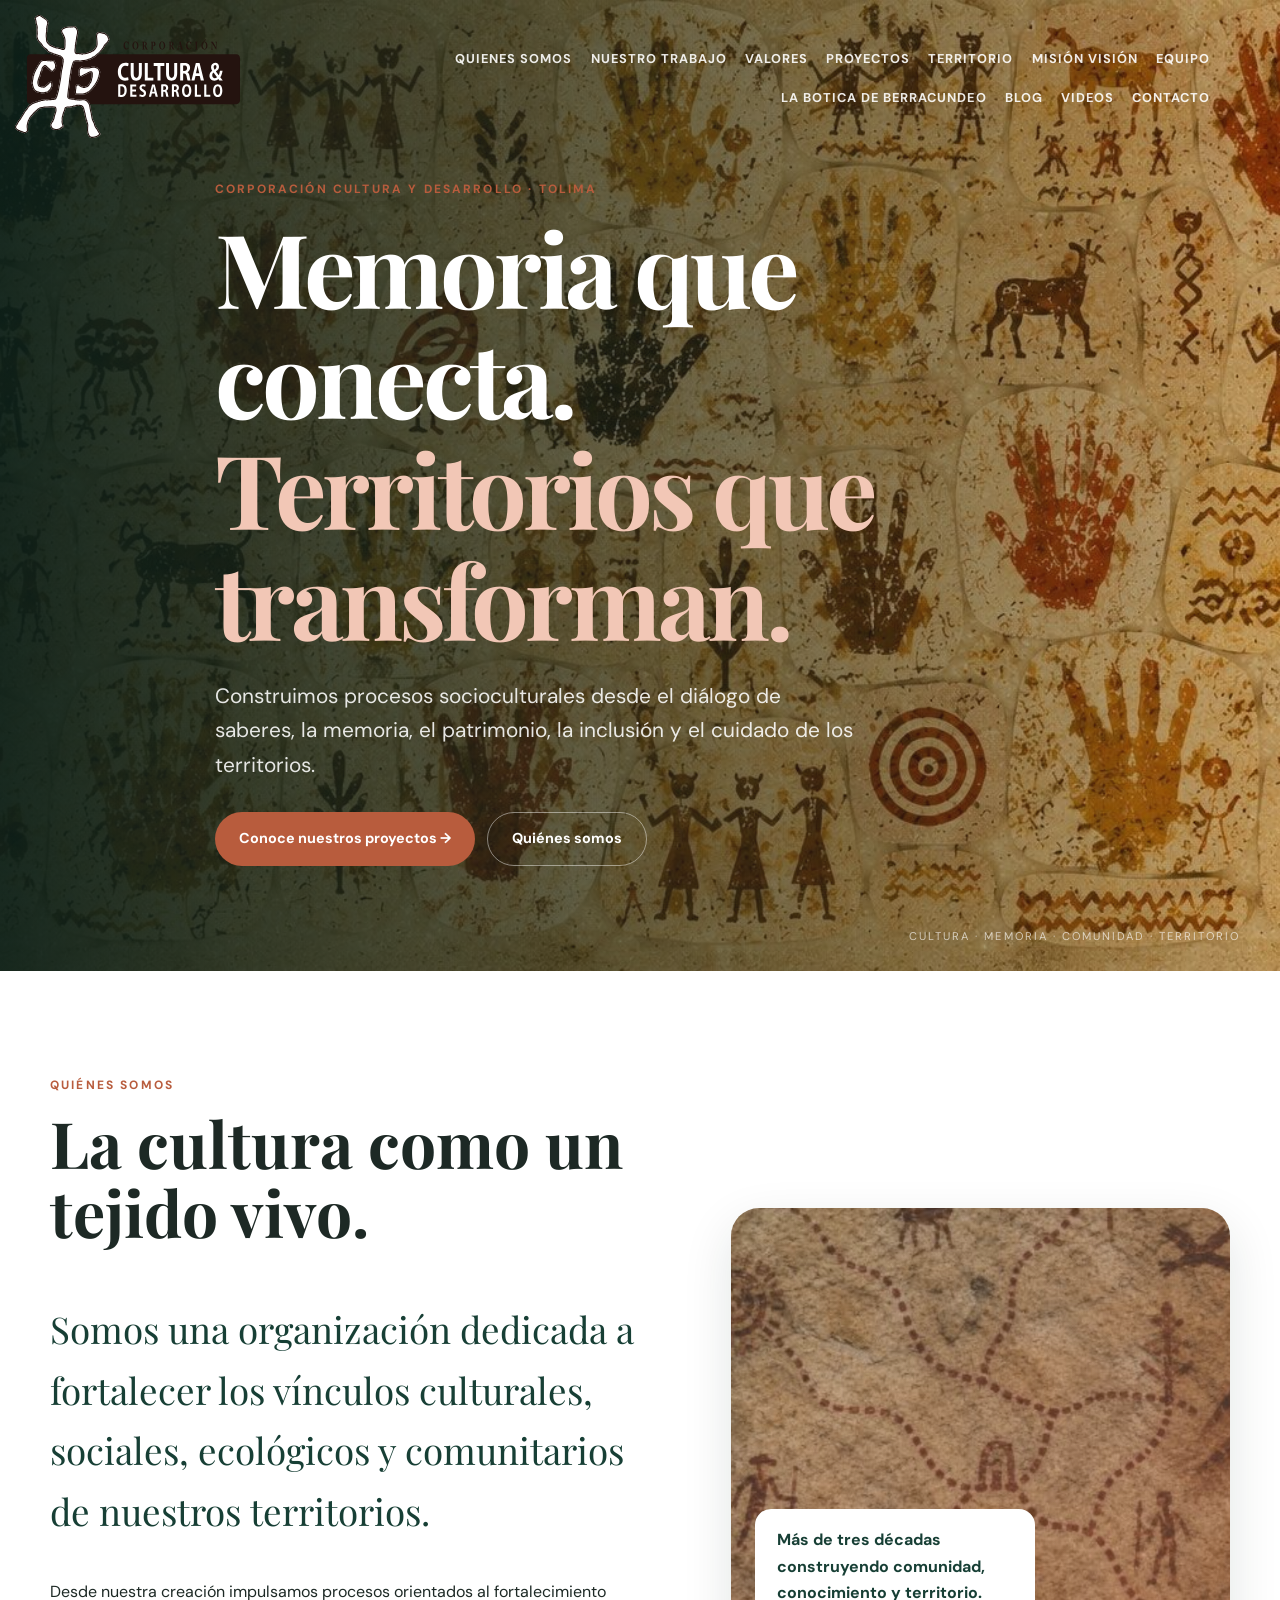
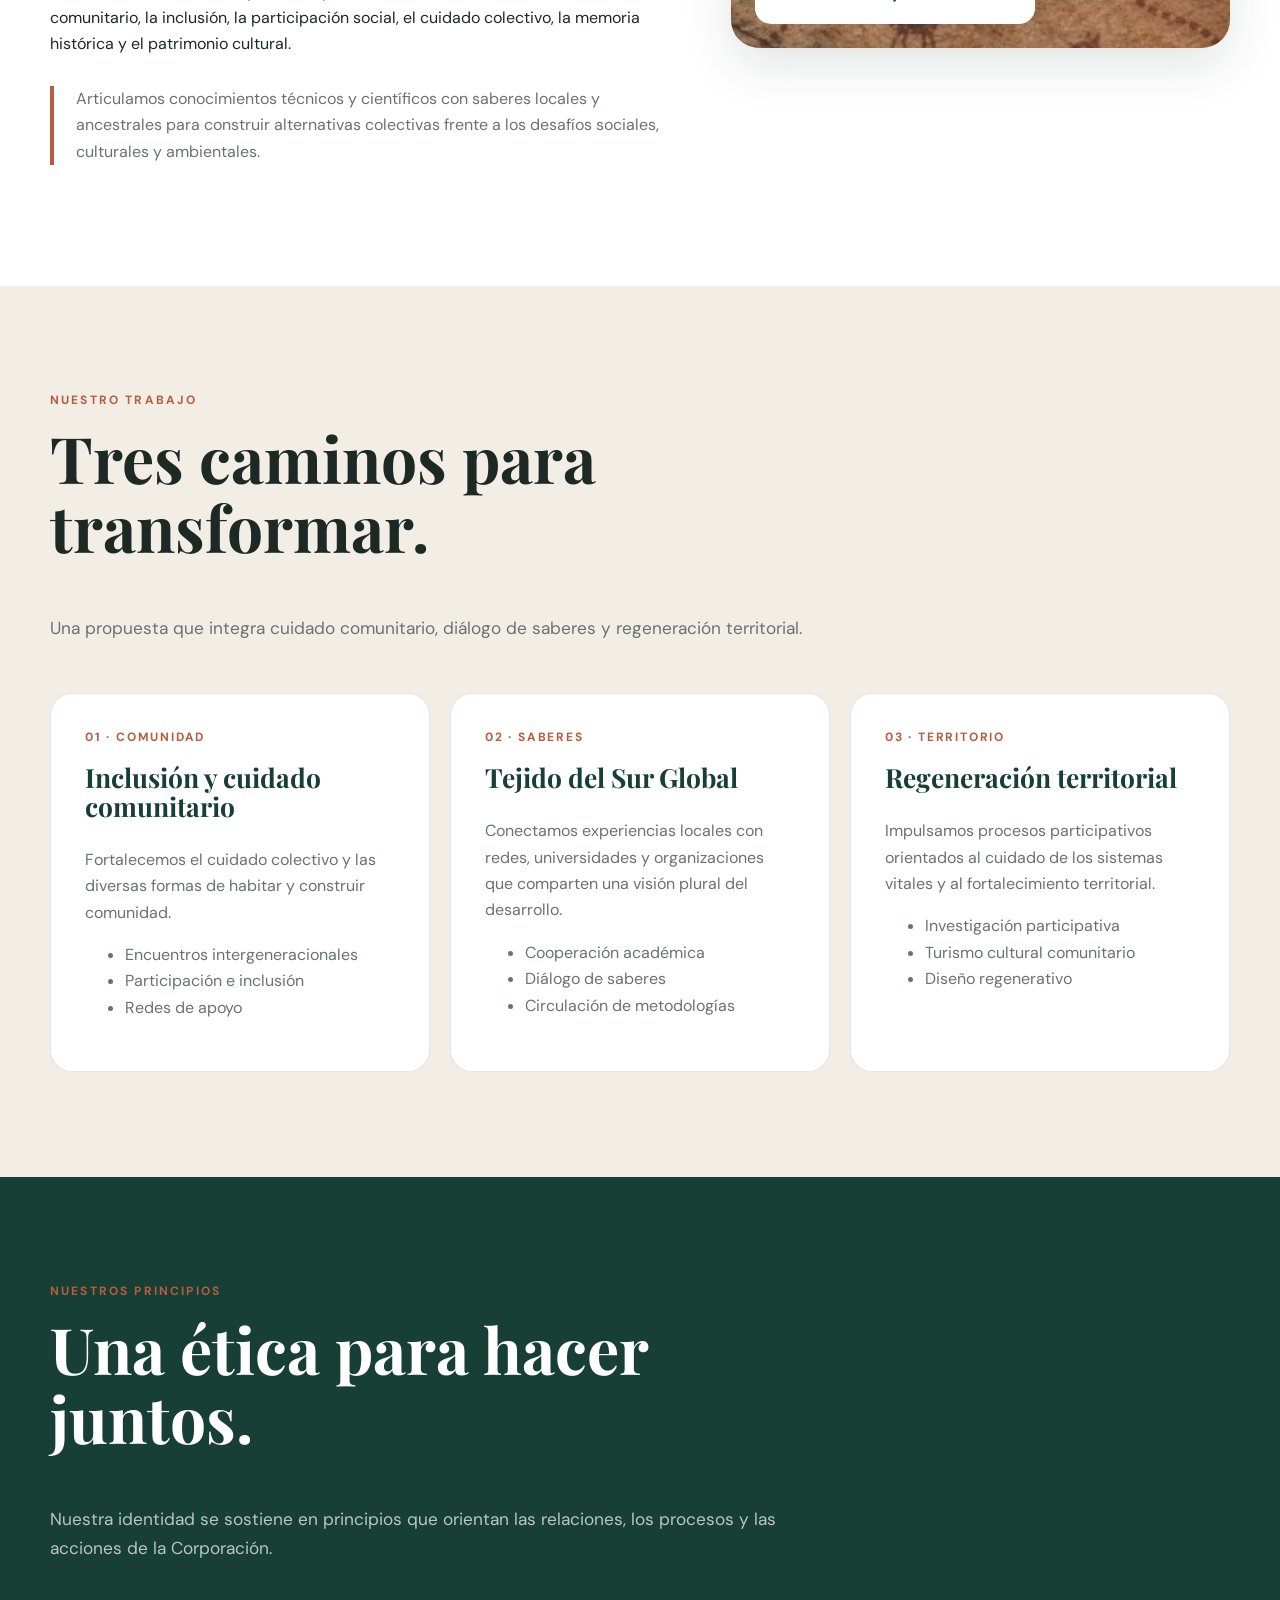
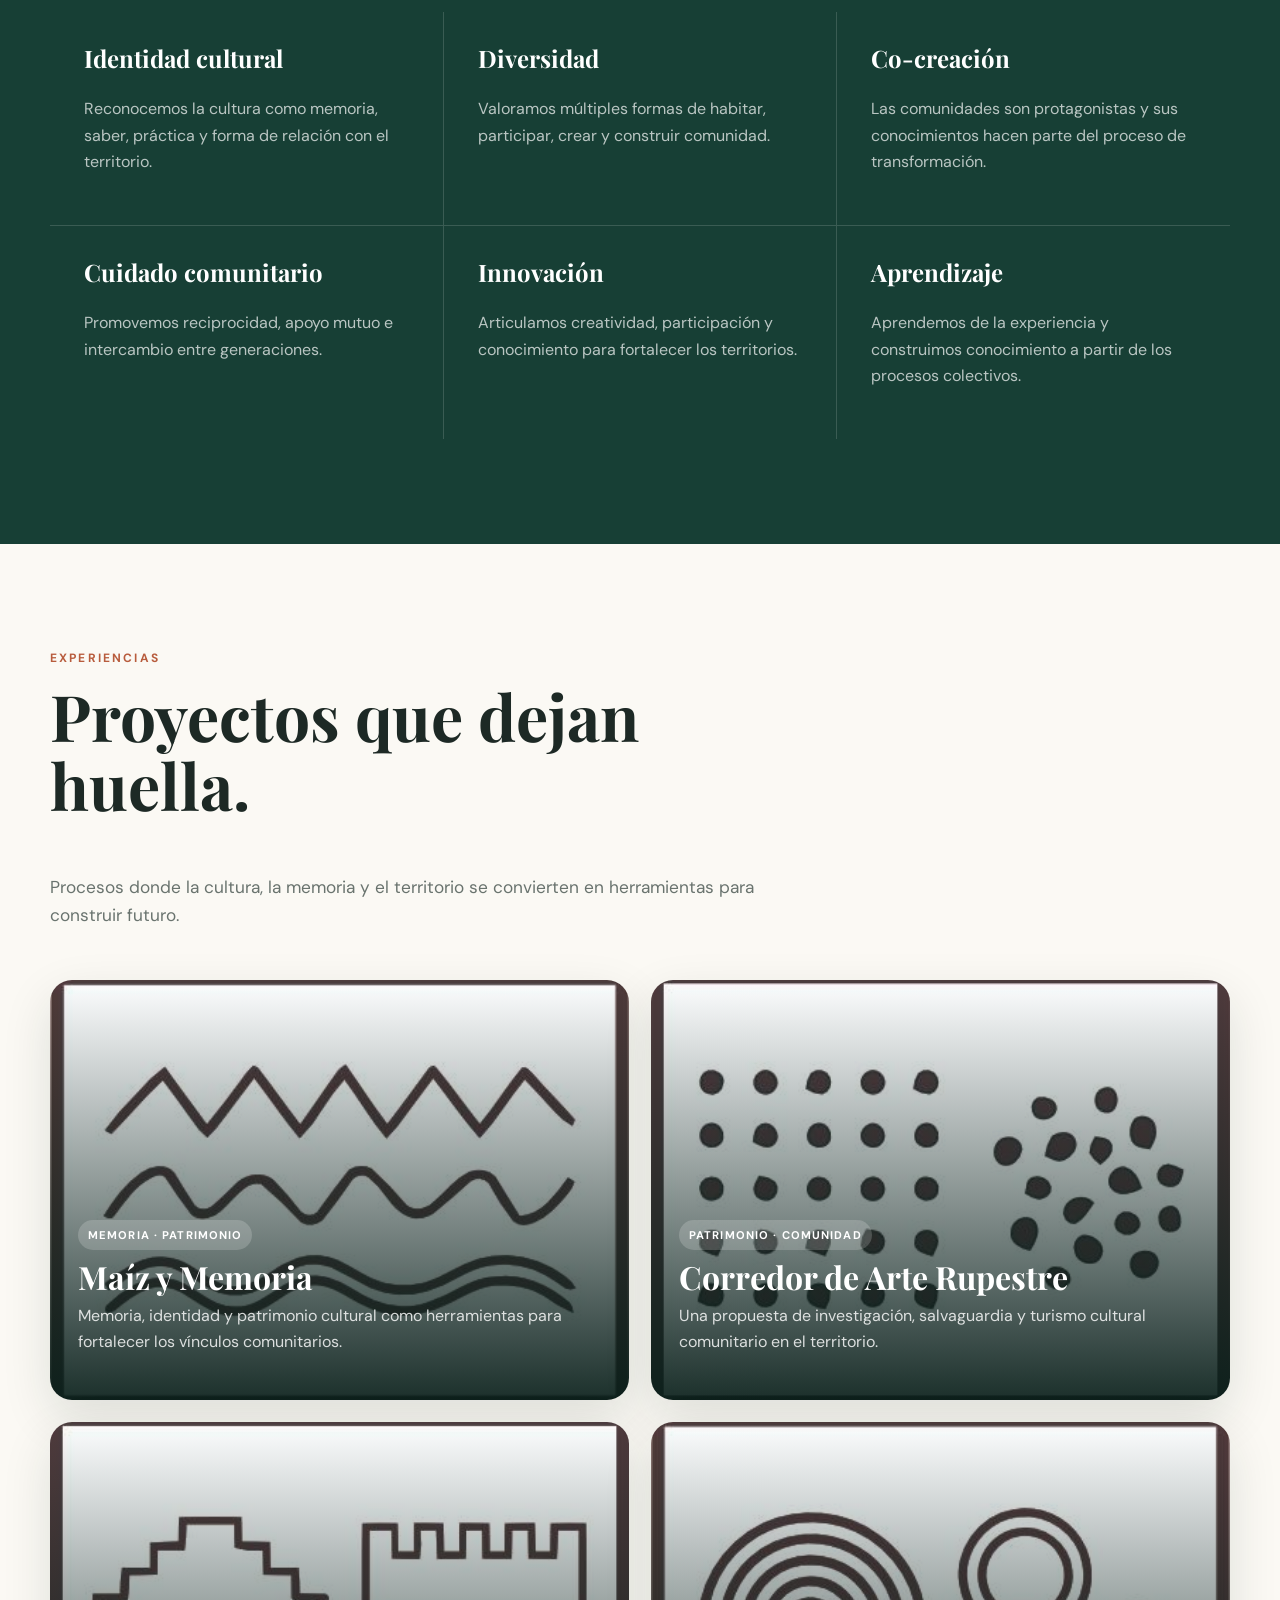
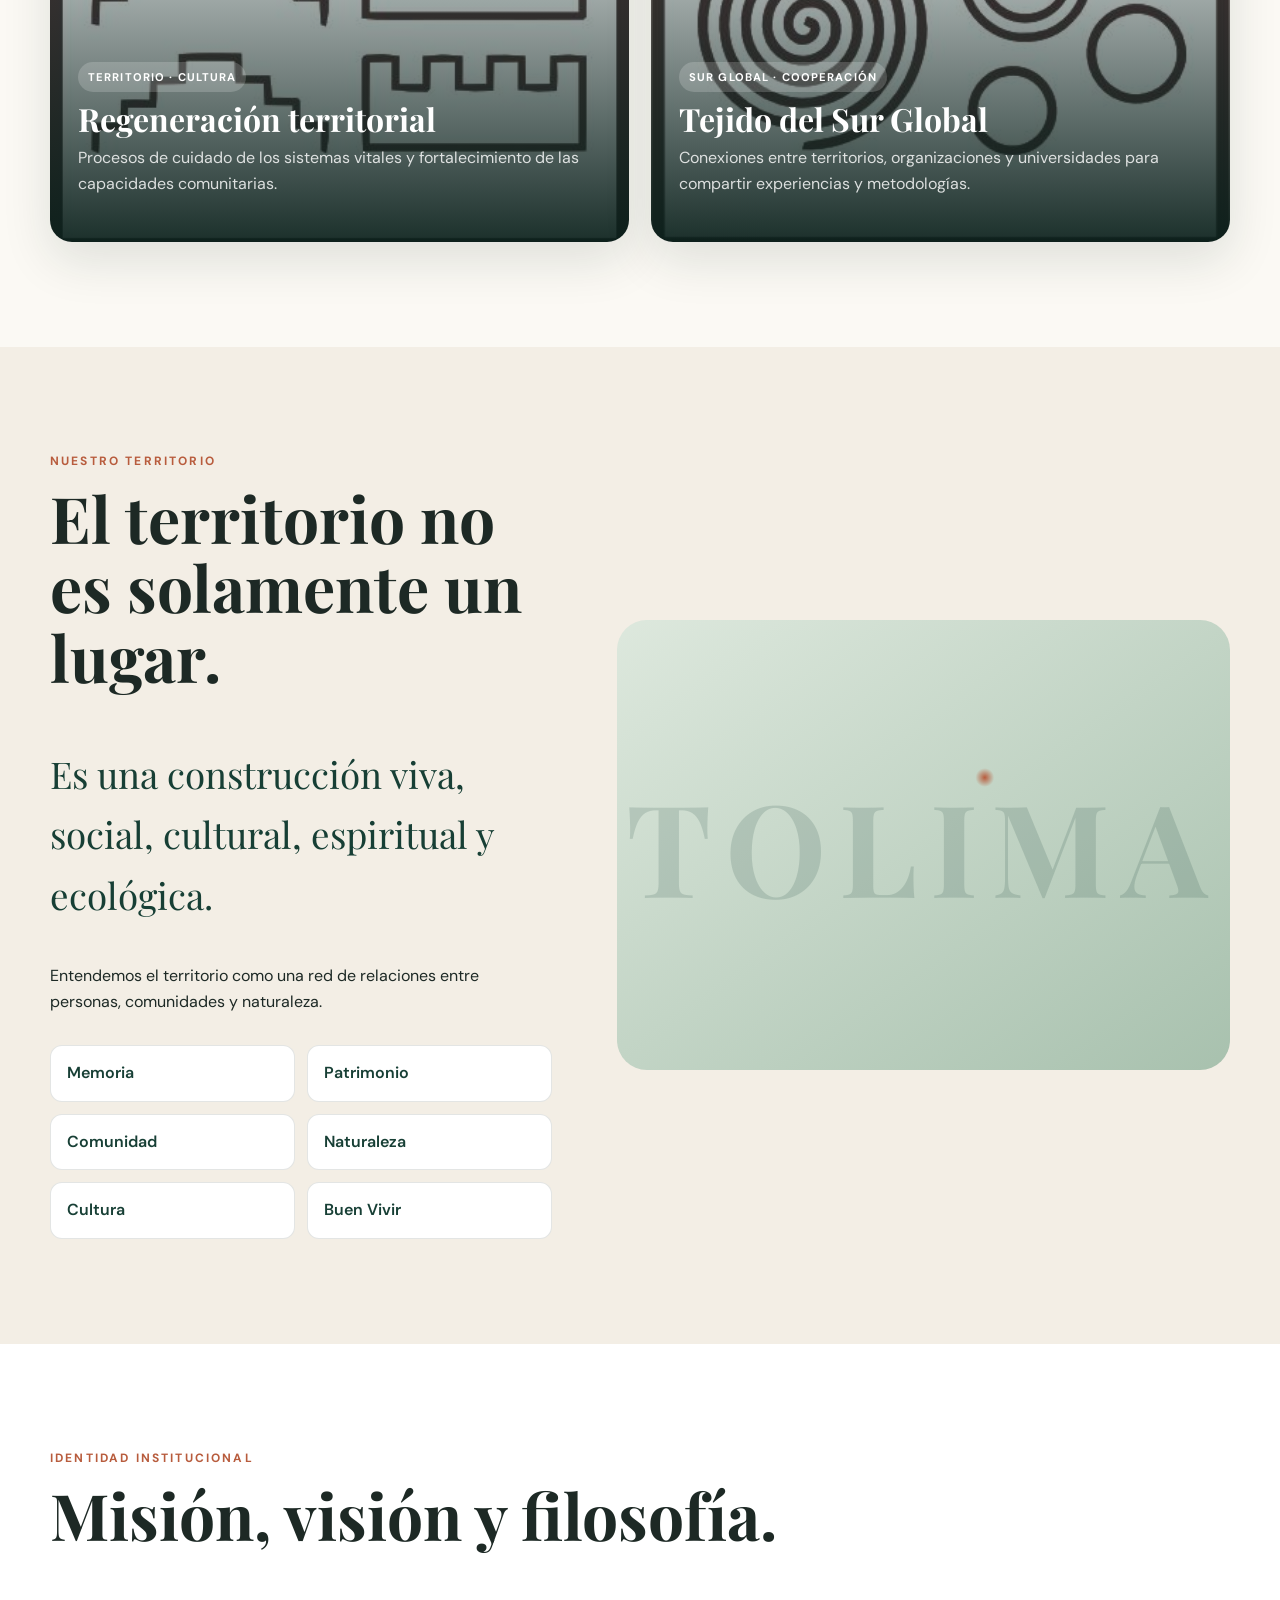
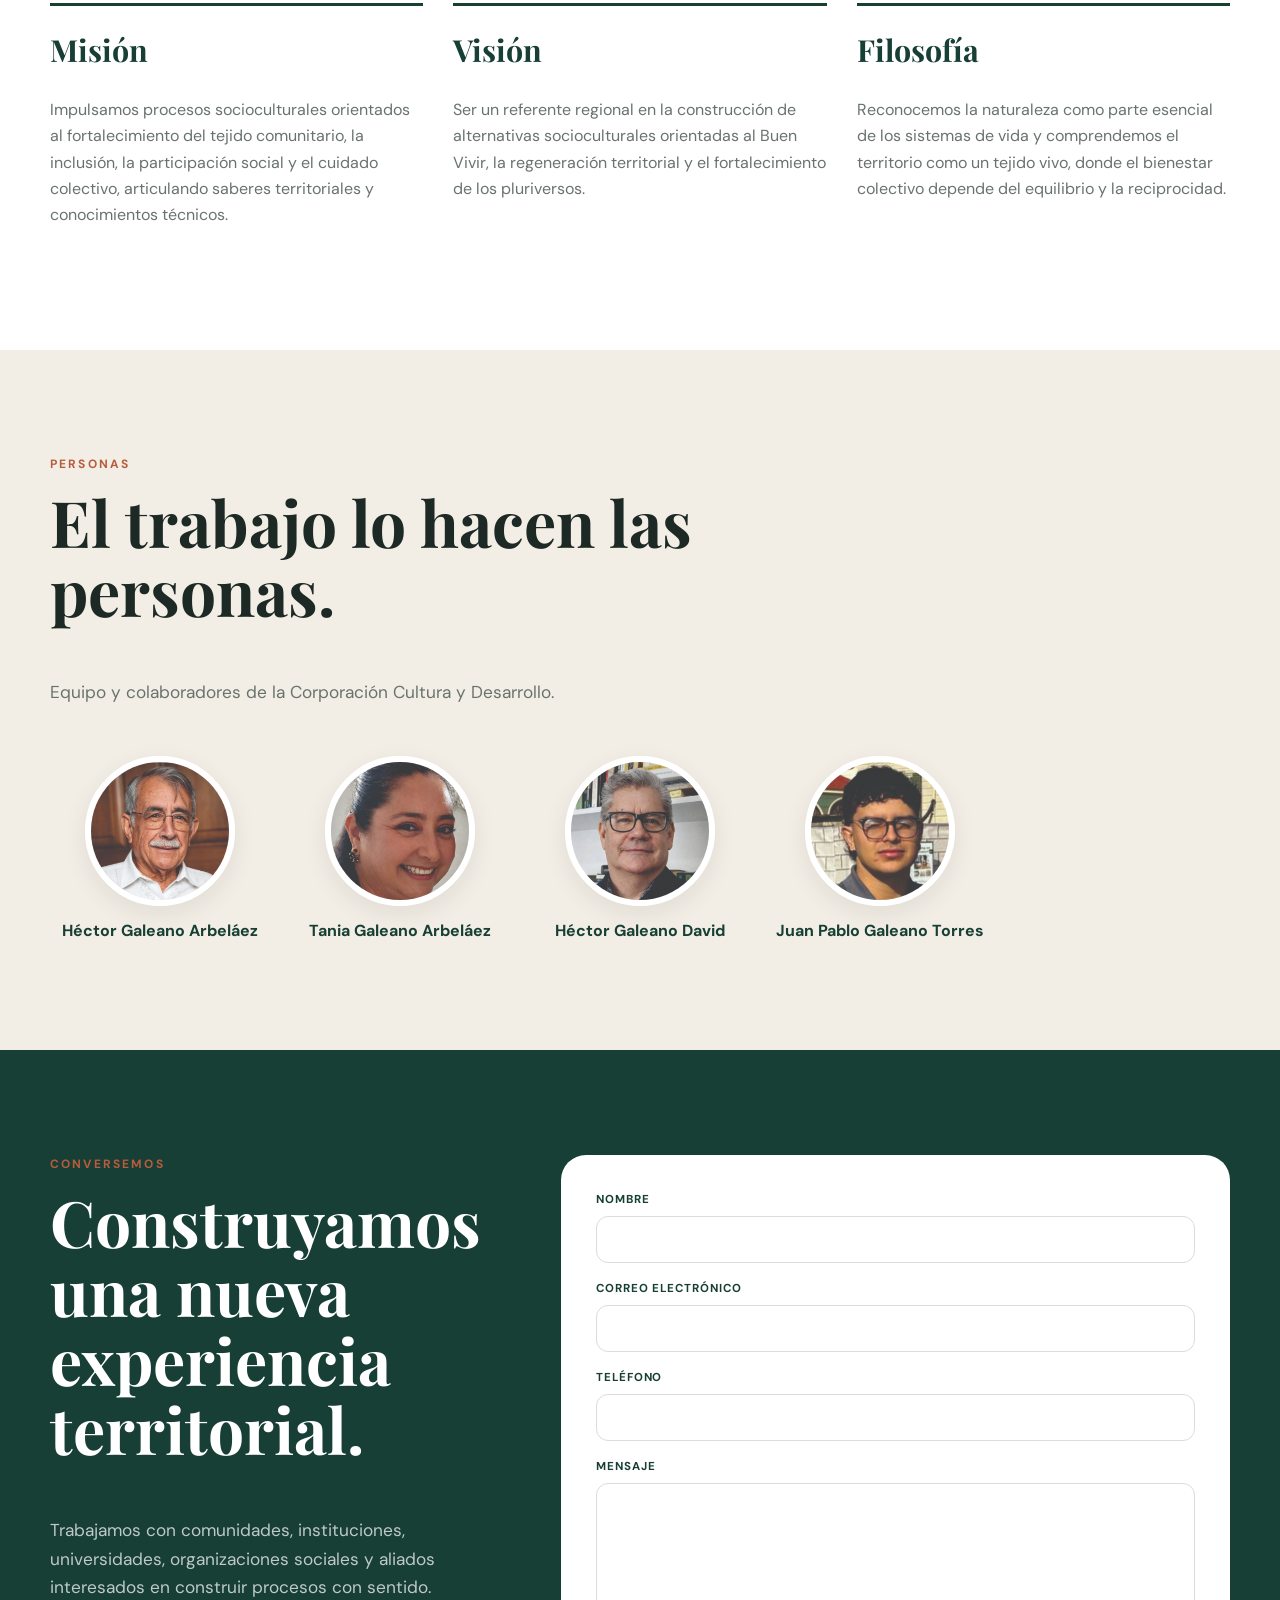
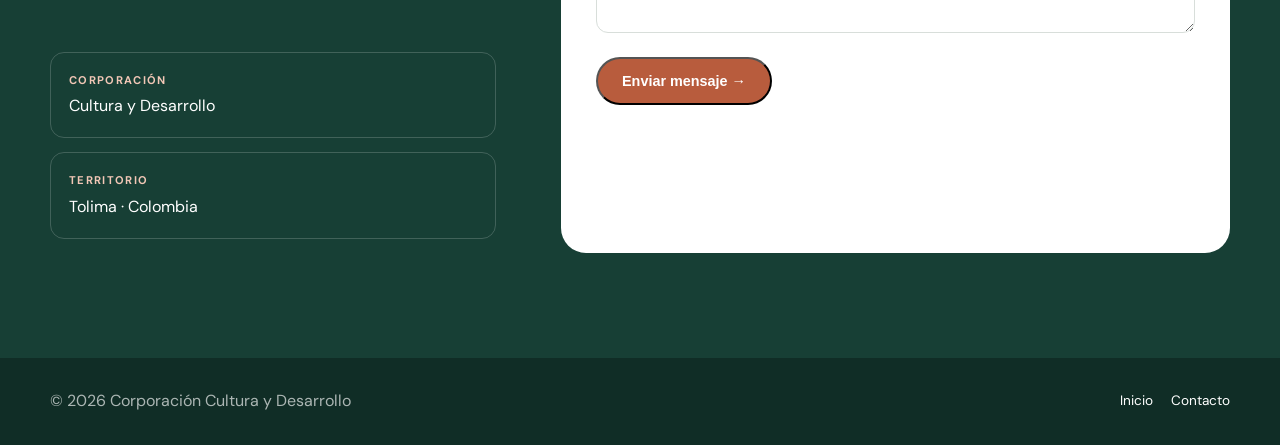
==== index.html @ 21bf3411 "Update index.html" ====
<!DOCTYPE html>
<html lang="es">
<head>
  <meta charset="UTF-8">

  <meta name="viewport"
        content="width=device-width, initial-scale=1.0">

  <meta name="description"
        content="Corporación Cultura y Desarrollo. Memoria, territorio, cultura y comunidad.">

  <meta name="description"
        content="Corporación Cultura y Desarrollo. Memoria, territorio, cultura y comunidad. Cultura y Desarrollo es una organización colombiana que impulsa iniciativas de cultura, participación y desarrollo social.">

  <meta property="og:locale" content="es_CO">
  <meta property="og:site_name" content="Cultura y Desarrollo">
  <meta property="og:title" content="Cultura y Desarrollo | Organización cultural en Colombia">
  <meta property="og:description"
        content="Organización colombiana que impulsa iniciativas de cultura, participación y desarrollo social.">
  <meta property="og:url" content="https://culturaydesarrollo.org/">
  <meta property="og:type" content="website">
  <meta property="og:image" content="https://culturaydesarrollo.org/assets/og-image.jpg">

  <meta name="theme-color" content="#173F35">

  <title>
    Corporación Cultura y Desarrollo |
    Memoria · Territorio · Cultura · Comunidad
  </title>

  <!-- TIPOGRAFÍAS -->
  <link rel="preconnect"
        href="https://fonts.googleapis.com">

  <link rel="preconnect"
        href="https://fonts.gstatic.com"
        crossorigin>

  <link href="https://fonts.googleapis.com/css2?family=DM+Sans:wght@400;500;600;700&family=Playfair+Display:wght@500;600;700&display=swap"
        rel="stylesheet">

  <style>

    /* =====================================================
       VARIABLES
    ===================================================== */

    :root {

      --verde: #173F35;
      --verde-claro: #2D6655;

      --terracota: #B85C3D;

      --arena: #F3EEE5;
      --crema: #FBF9F4;

      --texto: #1D2925;
      --gris: #69736E;

      --blanco: #FFFFFF;

      --borde:
        rgba(29, 41, 37, .12);

      --sombra:
        0 18px 50px
        rgba(20, 43, 36, .12);

      --radio: 22px;

      --max-width: 1180px;

    }


    /* =====================================================
       RESET
    ===================================================== */

    * {
      box-sizing: border-box;
    }

    html {
      scroll-behavior: smooth;
    }

    body {

      margin: 0;

      font-family:
        "DM Sans",
        Arial,
        sans-serif;

      background: var(--crema);

      color: var(--texto);

      line-height: 1.65;

    }

    img {
      max-width: 100%;
      display: block;
    }

    a {
      color: inherit;
      text-decoration: none;
    }


    /* =====================================================
       CONTENEDOR
    ===================================================== */

    .container {

      width:
        min(
          var(--max-width),
          calc(100% - 40px)
        );

      margin: auto;

    }


    /* =====================================================
       TIPOGRAFÍA
    ===================================================== */

    .eyebrow {

      font-size: .75rem;

      font-weight: 700;

      letter-spacing: .18em;

      text-transform: uppercase;

      color: var(--terracota);

      margin-bottom: 12px;

    }

    h1,
    h2,
    h3,
    h4 {

      font-family:
        "Playfair Display",
        Georgia,
        serif;

      line-height: 1.08;

      margin-top: 0;

    }

    h2 {

      font-size:
        clamp(
          2.3rem,
          5vw,
          4.2rem
        );

    }

    p {
      margin-top: 0;
    }


    /* =====================================================
       BOTONES
    ===================================================== */

    .btn {

      display: inline-flex;

      align-items: center;

      justify-content: center;

      gap: 10px;

      padding:
        14px
        24px;

      border-radius: 999px;

      font-size: .9rem;

      font-weight: 700;

      transition: .25s;

    }

    .btn-primary {

      background:
        var(--terracota);

      color:
        var(--blanco);

    }

    .btn-primary:hover {

      transform:
        translateY(-3px);

    }

    .btn-light {

      background:
        var(--blanco);

      color:
        var(--verde);

    }

    .btn-outline {

      border:
        1px solid
        rgba(255,255,255,.45);

      color:
        var(--blanco);

    }

    .btn-outline:hover {

      background:
        var(--blanco);

      color:
        var(--verde);

    }


    /* =====================================================
       NAVEGACIÓN
    ===================================================== */

    .navbar {

      position: fixed;

      top: 0;
      left: 0;
      right: 0;

      z-index: 1000;

      padding: 18px 0;

      transition: .3s;

    }

    .navbar.scrolled {

      background:
        rgba(23,63,53,.96);

      backdrop-filter:
        blur(12px);

      box-shadow:
        0 8px 30px
        rgba(0,0,0,.12);

      padding: 10px 0;

    }

    .nav-inner {

      display: flex;

      justify-content: space-between;

      align-items: center;

      gap: 25px;

      min-height: 68px;

    }

    .brand {

      display: flex;

      align-items: center;

      justify-content: flex-start;

      margin-top: 30px;

      margin-left: -52px;

      color:
        var(--blanco);

      font-weight: 700;

      font-size: .9rem;

      letter-spacing: .08em;

      text-transform: uppercase;

      line-height: 0;

      position: relative;

      z-index: 2;

    }

    .logo-container {

      position: fixed;

      top: 15px;

      left: 15px;

      width: 195px;

      max-width: calc(100% - 30px);

      height: auto;

      z-index: 10;

    }

    .logo-container img {

      width: 100%;

      height: auto;

      display: block;

    }

    @media (min-width: 1024px) {

      .logo-container {

        width: 225px;

      }

      .menu {

        margin-left: 255px;

      }

    }

    .brand span {

      color:
        #F2C7B6;

    }

    .menu {

      display: flex;

      gap: 18px;

      align-items: flex-start;

      margin-left: 225px;

      flex-wrap: wrap;

      justify-content: flex-end;

      padding-top: 0;

      padding-right: 20px;

      margin-top: 30px;

      z-index: 11;

      position: relative;

    }

    .menu a {

      color:
        var(--blanco);

      font-size: .8rem;

      font-weight: 700;

      letter-spacing: .08em;

      text-transform: uppercase;

      opacity: .9;

    }

    .menu a:hover {

      color:
        #F2C7B6;

    }

    .menu-toggle {

      display: none;

      background: none;

      border: 0;

      color: white;

      font-size: 1.8rem;

    }


    /* =====================================================
       HERO
    ===================================================== */

    .hero {

      min-height: 95vh;

      display: flex;

      align-items: flex-end;

      color:
        var(--blanco);

      position: relative;

      overflow: hidden;

      background:

        linear-gradient(
          90deg,
          rgba(8,30,25,.93),
          rgba(8,30,25,.58),
          rgba(8,30,25,.18)
        ),

        url("assets/img/team/header-bg.jpg")
        center/cover
        no-repeat,

        var(--verde);

    }

    .hero-content {

      padding:
        180px
        0
        105px;

      max-width: 850px;

    }

    .hero h1 {

      font-size:
        clamp(
          3.5rem,
          8vw,
          7rem
        );

      letter-spacing:
        -.04em;

      margin-bottom: 25px;

    }

    .hero h1 span {

      display: block;

      color:
        #F2C7B6;

    }

    .hero p {

      max-width: 650px;

      font-size:
        clamp(
          1.05rem,
          2vw,
          1.3rem
        );

      color:
        rgba(255,255,255,.88);

    }

    .hero-buttons {

      display: flex;

      gap: 12px;

      flex-wrap: wrap;

      margin-top: 30px;

    }

    .hero-note {

      position: absolute;

      bottom: 25px;

      right: 40px;

      font-size: .7rem;

      letter-spacing: .18em;

      text-transform: uppercase;

      opacity: .65;

    }


    /* =====================================================
       SECCIONES
    ===================================================== */

    section {

      padding:
        105px
        0;

    }

    .section-head {

      max-width: 780px;

      margin-bottom: 50px;

    }

    .section-head p {

      font-size: 1.08rem;

      color:
        var(--gris);

    }


    /* =====================================================
       NOSOTROS
    ===================================================== */

    .about {

      background:
        var(--blanco);

    }

    .about-grid {

      display: grid;

      grid-template-columns:
        1.1fr
        .9fr;

      gap: 70px;

      align-items: center;

    }

    .lead {

      font-family:
        "Playfair Display",
        Georgia,
        serif;

      font-size:
        clamp(
          1.5rem,
          3vw,
          2.3rem
        );

      color:
        var(--verde);

    }

    .quote {

      border-left:
        4px solid
        var(--terracota);

      padding-left: 22px;

      margin-top: 28px;

      color:
        var(--gris);

    }

    .about-image {

      min-height: 440px;

      border-radius: 28px;

      background:

        linear-gradient(
          145deg,
          rgba(23,63,53,.15),
          rgba(184,92,61,.25)
        ),

        url("assets/img/about/1.jpg")
        center/cover
        no-repeat,

        var(--verde-claro);

      position: relative;

      box-shadow:
        var(--sombra);

    }

    .about-badge {

      position: absolute;

      bottom: 24px;

      left: 24px;

      background:
        var(--blanco);

      color:
        var(--verde);

      padding:
        18px
        22px;

      border-radius: 16px;

      max-width: 280px;

      font-weight: 700;

    }


    /* =====================================================
       EJES
    ===================================================== */

    .pillars {

      background:
        var(--arena);

    }

    .cards {

      display: grid;

      grid-template-columns:
        repeat(3,1fr);

      gap: 20px;

    }

    .card {

      background:
        var(--blanco);

      padding: 34px;

      border-radius:
        var(--radio);

      border:
        1px solid
        var(--borde);

      transition: .25s;

    }

    .card:hover {

      transform:
        translateY(-6px);

      box-shadow:
        var(--sombra);

    }

    .number {

      font-size: .75rem;

      font-weight: 700;

      color:
        var(--terracota);

      letter-spacing: .15em;

      margin-bottom: 16px;

    }

    .card h3 {

      color:
        var(--verde);

      font-size: 1.65rem;

    }

    .card p,
    .card li {

      color:
        var(--gris);

    }


    /* =====================================================
       VALORES
    ===================================================== */

    .values {

      background:
        var(--verde);

      color:
        var(--blanco);

    }

    .values .section-head p {

      color:
        rgba(255,255,255,.7);

    }

    .values-grid {

      display: grid;

      grid-template-columns:
        repeat(3,1fr);

      gap: 1px;

      background:
        rgba(255,255,255,.15);

    }

    .value {

      background:
        var(--verde);

      padding: 34px;

      min-height: 210px;

    }

    .value h3 {

      font-size: 1.5rem;

    }

    .value p {

      color:
        rgba(255,255,255,.7);

    }


    /* =====================================================
       PROYECTOS
    ===================================================== */

    .projects-grid {

      display: grid;

      grid-template-columns:
        repeat(2,1fr);

      gap: 22px;

    }

    .project {

      min-height: 420px;

      position: relative;

      overflow: hidden;

      border-radius:
        var(--radio);

      background-size: cover;

      background-position: center;

      color:
        var(--blanco);

      box-shadow:
        var(--sombra);

    }

    .project-1 {

      background-image:

        linear-gradient(
          0deg,
          rgba(8,30,25,.92),
          transparent
        ),

        url("assets/img/portfolio/1-thumbnail.jpg");

    }

    .project-2 {

      background-image:

        linear-gradient(
          0deg,
          rgba(8,30,25,.92),
          transparent
        ),

        url("assets/img/portfolio/2-thumbnail.jpg");

    }

    .project-3 {

      background-image:

        linear-gradient(
          0deg,
          rgba(8,30,25,.92),
          transparent
        ),

        url("assets/img/portfolio/5-thumbnail.jpg");

    }

    .project-4 {

      background-image:

        linear-gradient(
          0deg,
          rgba(8,30,25,.92),
          transparent
        ),

        url("assets/img/portfolio/6-thumbnail.jpg");

    }

    .project-content {

      position: absolute;

      bottom: 28px;

      left: 28px;

      right: 28px;

    }

    .tag {

      display: inline-block;

      padding:
        6px
        10px;

      border-radius: 999px;

      background:
        rgba(255,255,255,.18);

      font-size: .7rem;

      font-weight: 700;

      letter-spacing: .1em;

      text-transform: uppercase;

      margin-bottom: 10px;

    }

    .project h3 {

      font-size: 2rem;

      margin-bottom: 8px;

    }

    .project p {

      color:
        rgba(255,255,255,.82);

    }


    /* =====================================================
       TERRITORIO
    ===================================================== */

    .territory {

      background:
        var(--arena);

    }

    .territory-grid {

      display: grid;

      grid-template-columns:
        .9fr
        1.1fr;

      gap: 65px;

      align-items: center;

    }

    .territory-list {

      display: grid;

      grid-template-columns:
        1fr 1fr;

      gap: 12px;

      margin-top: 30px;

    }

    .territory-item {

      background:
        var(--blanco);

      padding:
        14px
        16px;

      border-radius: 12px;

      font-weight: 600;

      color:
        var(--verde);

      border:
        1px solid
        var(--borde);

    }

    .territory-visual {

      min-height: 450px;

      border-radius: 30px;

      display: grid;

      place-items: center;

      background:

        radial-gradient(
          circle at 60% 35%,
          var(--terracota),
          transparent 2%
        ),

        linear-gradient(
          145deg,
          #DDE8DD,
          #A8C1AE
        );

      overflow: hidden;

    }

    .territory-visual span {

      font-family:
        "Playfair Display",
        Georgia,
        serif;

      font-size:
        clamp(
          4rem,
          10vw,
          8rem
        );

      color:
        rgba(23,63,53,.15);

      font-weight: 700;

      letter-spacing: .1em;

    }


    /* =====================================================
       MISION
    ===================================================== */

    .manifesto {

      background:
        var(--blanco);

    }

    .manifesto-grid {

      display: grid;

      grid-template-columns:
        repeat(3,1fr);

      gap: 30px;

    }

    .manifesto-item {

      border-top:
        3px solid
        var(--verde);

      padding-top: 28px;

    }

    .manifesto-item h3 {

      color:
        var(--verde);

      font-size: 1.9rem;

    }

    .manifesto-item p {

      color:
        var(--gris);

    }


    /* =====================================================
       EQUIPO
    ===================================================== */

    .team {

      background:
        var(--arena);

    }

    .team-grid {

      display: grid;

      grid-template-columns:
        repeat(5,1fr);

      gap: 20px;

    }

    .person {

      text-align: center;

    }

    .person img {

      width: 150px;

      height: 150px;

      object-fit: cover;

      border-radius: 50%;

      margin:
        auto
        auto
        16px;

      border:
        6px solid
        var(--blanco);

      box-shadow:
        0 8px 24px
        rgba(0,0,0,.08);

    }

    .person h3 {

      font-family:
        "DM Sans",
        sans-serif;

      font-size: 1rem;

      color:
        var(--verde);

      margin-bottom: 5px;

    }

    .person p {

      color:
        var(--gris);

      font-size: .85rem;

    }


    /* =====================================================
       CONTACTO
    ===================================================== */

    .contact {

      background:
        var(--verde);

      color:
        var(--blanco);

    }

    .contact-grid {

      display: grid;

      grid-template-columns:
        .8fr
        1.2fr;

      gap: 65px;

    }

    .contact .section-head p {

      color:
        rgba(255,255,255,.72);

    }

    .contact-info {

      margin-top: 35px;

    }

    .contact-box {

      padding: 18px;

      margin-bottom: 14px;

      border:
        1px solid
        rgba(255,255,255,.18);

      border-radius: 14px;

    }

    .contact-box small {

      display: block;

      color:
        #F2C7B6;

      font-size: .7rem;

      font-weight: 700;

      letter-spacing: .12em;

      text-transform: uppercase;

      margin-bottom: 4px;

    }

    form {

      background:
        var(--blanco);

      padding: 35px;

      border-radius: 25px;

    }

    .field {

      margin-bottom: 16px;

    }

    label {

      display: block;

      font-size: .72rem;

      font-weight: 700;

      letter-spacing: .08em;

      text-transform: uppercase;

      color:
        var(--verde);

      margin-bottom: 7px;

    }

    input,
    textarea {

      width: 100%;

      padding: 14px;

      font-family: inherit;

      border:
        1px solid #D8DEDA;

      border-radius: 12px;

      outline: none;

    }

    textarea {

      min-height: 150px;

      resize: vertical;

    }

    input:focus,
    textarea:focus {

      border-color:
        var(--terracota);

    }


    /* =====================================================
       FOOTER
    ===================================================== */

    footer {

      background:
        #102D26;

      color:
        rgba(255,255,255,.65);

      padding: 30px 0;

    }

    .footer-inner {

      display: flex;

      justify-content: space-between;

      align-items: center;

      gap: 20px;

    }

    .footer-links {

      display: flex;

      gap: 18px;

    }

    .footer-links a {

      color:
        var(--blanco);

      font-size: .85rem;

    }


    /* =====================================================
       RESPONSIVE
    ===================================================== */

    @media (max-width: 950px) {

      .menu {

        display: none;

        position: absolute;

        top: 70px;

        left: 20px;

        right: 20px;

        background:
          var(--verde);

        padding: 22px;

        border-radius: 16px;

        flex-direction: column;

        align-items: flex-start;

      }

      .menu.open {
        display: flex;
      }

      .menu-toggle {
        display: block;
      }

      .about-grid,
      .territory-grid,
      .contact-grid {

        grid-template-columns: 1fr;

      }

      .cards,
      .values-grid,
      .manifesto-grid {

        grid-template-columns:
          1fr 1fr;

      }

      .team-grid {

        grid-template-columns:
          repeat(3,1fr);

      }

    }


    @media (max-width: 600px) {

      .container {

        width:
          calc(100% - 28px);

      }

      section {

        padding:
          75px
          0;

      }

      .hero-content {

        padding:
          150px
          0
          80px;

      }

      .hero-note {

        display: none;

      }

      .cards,
      .values-grid,
      .projects-grid,
      .manifesto-grid {

        grid-template-columns: 1fr;

      }

      .team-grid {

        grid-template-columns:
          1fr 1fr;

      }

      .territory-list {

        grid-template-columns: 1fr;

      }

      .footer-inner {

        flex-direction: column;

        align-items: flex-start;

      }

    }

  </style>

<meta name="google-site-verification" content="-JKbeC2WB-yLjdcUuftRDCjE4mUqM26ANzcBpwgzfRU" />

</head>


<body>


  <!-- =====================================================
       NAVEGACIÓN
  ====================================================== -->

  <nav class="navbar" id="navbar">

    <div class="logo-container">
      <img src="assets/img/logo.svg"
           alt="Corporación Cultura y Desarrollo">
    </div>

    <div class="container nav-inner">

      <a href="#inicio"
         class="brand"
         aria-label="Corporación Cultura y Desarrollo">
      </a>

      <button class="menu-toggle"
              id="menuToggle"
              aria-label="Abrir menú">

        ☰

      </button>


    <div class="menu" id="menu">

      <a href="#nosotros">Quienes Somos</a>

      <a href="#trabajo">Nuestro trabajo</a>

     <a href="#valores">Valores</a>

      <a href="#proyectos">Proyectos</a>

      <a href="#territorio">Territorio</a>

      <a href="#mision">Misión Visión</a>

      <a href="#equipo">Equipo</a>

      <a href="https://laboticaberracundeo.com/">La Botica de Berracundeo</a>

      <a href="/blog/">Blog</a>

      <a href="videos.html">Videos</a>

      <a href="#contacto">Contacto</a>


    </div>

    </div>

  </nav>



  <!-- =====================================================
       HERO
  ====================================================== -->

  <header class="hero"
          id="inicio">

    <div class="container hero-content">

      <div class="eyebrow">

        Corporación Cultura y Desarrollo · Tolima

      </div>


      <h1>

        Memoria que conecta.

        <span>
          Territorios que transforman.
        </span>

      </h1>


      <p>

        Construimos procesos socioculturales desde
        el diálogo de saberes, la memoria,
        el patrimonio, la inclusión y el cuidado
        de los territorios.

      </p>


      <div class="hero-buttons">

        <a href="#proyectos"
           class="btn btn-primary">

          Conoce nuestros proyectos →

        </a>


        <a href="#nosotros"
           class="btn btn-outline">

          Quiénes somos

        </a>

      </div>

    </div>


    <div class="hero-note">

      Cultura · Memoria · Comunidad · Territorio

    </div>

  </header>



  <main>


    <!-- =====================================================
         NOSOTROS
    ====================================================== -->

    <section class="about"
             id="nosotros">

      <div class="container about-grid">


        <div>

          <div class="eyebrow">

            Quiénes somos

          </div>


          <h2>

            La cultura como
            un tejido vivo.

          </h2>


          <p class="lead">

            Somos una organización dedicada
            a fortalecer los vínculos culturales,
            sociales, ecológicos y comunitarios
            de nuestros territorios.

          </p>


          <p>

            Desde nuestra creación impulsamos procesos
            orientados al fortalecimiento comunitario,
            la inclusión, la participación social,
            el cuidado colectivo, la memoria histórica
            y el patrimonio cultural.

          </p>


          <p class="quote">

            Articulamos conocimientos técnicos
            y científicos con saberes locales
            y ancestrales para construir alternativas
            colectivas frente a los desafíos sociales,
            culturales y ambientales.

          </p>

        </div>


        <div class="about-image">

          <div class="about-badge">

            Más de tres décadas construyendo
            comunidad, conocimiento y territorio.

          </div>

        </div>


      </div>

    </section>



    <!-- =====================================================
         EJES DE TRABAJO
    ====================================================== -->

    <section class="pillars"
             id="trabajo">

      <div class="container">


        <div class="section-head">

          <div class="eyebrow">

            Nuestro trabajo

          </div>


          <h2>

            Tres caminos
            para transformar.

          </h2>


          <p>

            Una propuesta que integra
            cuidado comunitario,
            diálogo de saberes
            y regeneración territorial.

          </p>

        </div>


        <div class="cards">


          <article class="card">

            <div class="number">

              01 · COMUNIDAD

            </div>


            <h3>

              Inclusión y
              cuidado comunitario

            </h3>


            <p>

              Fortalecemos el cuidado colectivo
              y las diversas formas de habitar
              y construir comunidad.

            </p>


            <ul>

              <li>Encuentros intergeneracionales</li>

              <li>Participación e inclusión</li>

              <li>Redes de apoyo</li>

            </ul>

          </article>



          <article class="card">

            <div class="number">

              02 · SABERES

            </div>


            <h3>

              Tejido del
              Sur Global

            </h3>


            <p>

              Conectamos experiencias locales
              con redes, universidades
              y organizaciones que comparten
              una visión plural del desarrollo.

            </p>


            <ul>

              <li>Cooperación académica</li>

              <li>Diálogo de saberes</li>

              <li>Circulación de metodologías</li>

            </ul>

          </article>



          <article class="card">

            <div class="number">

              03 · TERRITORIO

            </div>


            <h3>

              Regeneración
              territorial

            </h3>


            <p>

              Impulsamos procesos participativos
              orientados al cuidado de los sistemas
              vitales y al fortalecimiento territorial.

            </p>


            <ul>

              <li>Investigación participativa</li>

              <li>Turismo cultural comunitario</li>

              <li>Diseño regenerativo</li>

            </ul>

          </article>


        </div>

      </div>

    </section>



    <!-- =====================================================
         PRINCIPIOS
    ====================================================== -->

    <section class="values"
         id="valores">

      <div class="container">


        <div class="section-head">

          <div class="eyebrow">

            Nuestros principios

          </div>


          <h2>

            Una ética
            para hacer juntos.

          </h2>


          <p>

            Nuestra identidad se sostiene
            en principios que orientan
            las relaciones, los procesos
            y las acciones de la Corporación.

          </p>

        </div>


        <div class="values-grid">


          <article class="value">

            <h3>

              Identidad cultural

            </h3>

            <p>

              Reconocemos la cultura
              como memoria, saber,
              práctica y forma de relación
              con el territorio.

            </p>

          </article>


          <article class="value">

            <h3>

              Diversidad

            </h3>

            <p>

              Valoramos múltiples formas
              de habitar, participar,
              crear y construir comunidad.

            </p>

          </article>


          <article class="value">

            <h3>

              Co-creación

            </h3>

            <p>

              Las comunidades son protagonistas
              y sus conocimientos hacen parte
              del proceso de transformación.

            </p>

          </article>


          <article class="value">

            <h3>

              Cuidado comunitario

            </h3>

            <p>

              Promovemos reciprocidad,
              apoyo mutuo e intercambio
              entre generaciones.

            </p>

          </article>


          <article class="value">

            <h3>

              Innovación

            </h3>

            <p>

              Articulamos creatividad,
              participación y conocimiento
              para fortalecer los territorios.

            </p>

          </article>


          <article class="value">

            <h3>

              Aprendizaje

            </h3>

            <p>

              Aprendemos de la experiencia
              y construimos conocimiento
              a partir de los procesos colectivos.

            </p>

          </article>


        </div>

      </div>

    </section>



    <!-- =====================================================
         PROYECTOS
    ====================================================== -->

    <section id="proyectos">

      <div class="container">


        <div class="section-head">

          <div class="eyebrow">

            Experiencias

          </div>


          <h2>

            Proyectos que
            dejan huella.

          </h2>


          <p>

            Procesos donde la cultura,
            la memoria y el territorio
            se convierten en herramientas
            para construir futuro.

          </p>

        </div>


        <div class="projects-grid">


          <article class="project project-1">

            <div class="project-content">

              <div class="tag">

                Memoria · Patrimonio

              </div>


              <h3>

                Maíz y Memoria

              </h3>


              <p>

                Memoria, identidad y patrimonio
                cultural como herramientas
                para fortalecer los vínculos comunitarios.

              </p>

            </div>

          </article>



          <article class="project project-2">

            <div class="project-content">

              <div class="tag">

                Patrimonio · Comunidad

              </div>


              <h3>

                Corredor de
                Arte Rupestre

              </h3>


              <p>

                Una propuesta de investigación,
                salvaguardia y turismo cultural
                comunitario en el territorio.

              </p>

            </div>

          </article>



          <article class="project project-3">

            <div class="project-content">

              <div class="tag">

                Territorio · Cultura

              </div>


              <h3>

                Regeneración
                territorial

              </h3>


              <p>

                Procesos de cuidado
                de los sistemas vitales
                y fortalecimiento de las capacidades
                comunitarias.

              </p>

            </div>

          </article>



          <article class="project project-4">

            <div class="project-content">

              <div class="tag">

                Sur Global · Cooperación

              </div>


              <h3>

                Tejido del
                Sur Global

              </h3>


              <p>

                Conexiones entre territorios,
                organizaciones y universidades
                para compartir experiencias
                y metodologías.

              </p>

            </div>

          </article>


        </div>

      </div>

    </section>



    <!-- =====================================================
         TERRITORIO
    ====================================================== -->

    <section class="territory"
             id="territorio">

      <div class="container territory-grid">


        <div>

          <div class="eyebrow">

            Nuestro territorio

          </div>


          <h2>

            El territorio no es
            solamente un lugar.

          </h2>


          <p class="lead">

            Es una construcción viva,
            social, cultural,
            espiritual y ecológica.

          </p>


          <p>

            Entendemos el territorio
            como una red de relaciones
            entre personas, comunidades
            y naturaleza.

          </p>


          <div class="territory-list">

            <div class="territory-item">
              Memoria
            </div>

            <div class="territory-item">
              Patrimonio
            </div>

            <div class="territory-item">
              Comunidad
            </div>

            <div class="territory-item">
              Naturaleza
            </div>

            <div class="territory-item">
              Cultura
            </div>

            <div class="territory-item">
              Buen Vivir
            </div>

          </div>

        </div>


        <div class="territory-visual">

          <span>
            TOLIMA
          </span>

        </div>


      </div>

    </section>



    <!-- =====================================================
         MISIÓN · VISIÓN
    ====================================================== -->

    <section class="manifesto"
         id="mision">

      <div class="container">


        <div class="section-head">

          <div class="eyebrow">

            Identidad institucional

          </div>


          <h2>

            Misión, visión
            y filosofía.

          </h2>

        </div>


        <div class="manifesto-grid">


          <article class="manifesto-item">

            <h3>
              Misión
            </h3>

            <p>

              Impulsamos procesos socioculturales
              orientados al fortalecimiento
              del tejido comunitario,
              la inclusión, la participación social
              y el cuidado colectivo,
              articulando saberes territoriales
              y conocimientos técnicos.

            </p>

          </article>



          <article class="manifesto-item">

            <h3>
              Visión
            </h3>

            <p>

              Ser un referente regional
              en la construcción de alternativas
              socioculturales orientadas
              al Buen Vivir,
              la regeneración territorial
              y el fortalecimiento de los pluriversos.

            </p>

          </article>



          <article class="manifesto-item">

            <h3>
              Filosofía
            </h3>

            <p>

              Reconocemos la naturaleza
              como parte esencial de los sistemas
              de vida y comprendemos el territorio
              como un tejido vivo,
              donde el bienestar colectivo
              depende del equilibrio
              y la reciprocidad.

            </p>

          </article>


        </div>

      </div>

    </section>



    <!-- =====================================================
         EQUIPO
    ====================================================== -->

    <section class="team"
             id="equipo">

      <div class="container">


        <div class="section-head">

          <div class="eyebrow">

            Personas

          </div>


          <h2>

            El trabajo lo hacen
            las personas.

          </h2>


          <p>

            Equipo y colaboradores
            de la Corporación
            Cultura y Desarrollo.

          </p>

        </div>


        <div class="team-grid">


          <article class="person">

            <img src="assets/img/us/0.jpg"
                 alt="Integrante del equipo">

            <h3>
              Héctor Galeano Arbeláez
            </h3>

          </article>


          <article class="person">

            <img src="assets/img/us/1.jpg"
                 alt="Integrante del equipo">

            <h3>
              Tania Galeano Arbeláez
            </h3>

          </article>


          <article class="person">

            <img src="assets/img/us/2.jpg"
                 alt="Integrante del equipo">

            <h3>
              Héctor Galeano David
            </h3>

          </article>


          <article class="person">

            <img src="assets/img/us/4.jpg"
                 alt="Integrante del equipo">

            <h3>
              Juan Pablo Galeano Torres
            </h3>

          </article>


        </div>

      </div>

    </section>



    <!-- =====================================================
         CONTACTO
    ====================================================== -->

    <section class="contact"
             id="contacto">

      <div class="container contact-grid">


        <div>

          <div class="section-head">

            <div class="eyebrow">

              Conversemos

            </div>


            <h2>

              Construyamos
              una nueva experiencia
              territorial.

            </h2>


            <p>

              Trabajamos con comunidades,
              instituciones, universidades,
              organizaciones sociales
              y aliados interesados
              en construir procesos
              con sentido.

            </p>

          </div>


          <div class="contact-info">

            <div class="contact-box">

              <small>
                Corporación
              </small>

              Cultura y Desarrollo

            </div>


            <div class="contact-box">

              <small>
                Territorio
              </small>

              Tolima · Colombia

            </div>

          </div>

        </div>



        <form
          id="contactForm"
          action="https://formspree.io/f/mkoearok"
          method="POST">

          <input
            type="hidden"
            name="_subject"
            value="Nuevo mensaje desde Cultura y Desarrollo">

          <div class="field">

            <label for="nombre">
              Nombre
            </label>

            <input
              type="text"
              id="nombre"
              name="nombre"
              required>

          </div>


          <div class="field">

            <label for="email">
              Correo electrónico
            </label>

            <input
              type="email"
              id="email"
              name="email"
              required>

          </div>


          <div class="field">

            <label for="telefono">
              Teléfono
            </label>

            <input
              type="tel"
              id="telefono"
              name="telefono">

          </div>


          <div class="field">

            <label for="mensaje">
              Mensaje
            </label>

            <textarea
              id="mensaje"
              name="mensaje"
              required></textarea>

          </div>


          <button
            type="submit"
            class="btn btn-primary">

            Enviar mensaje →

          </button>

        </form>


      </div>

    </section>


  </main>



  <!-- =====================================================
       FOOTER
  ====================================================== -->

  <footer>

    <div class="container footer-inner">

      <div>

        © 2026 Corporación Cultura y Desarrollo

      </div>


      <div class="footer-links">

        <a href="#inicio">
          Inicio
        </a>

        <a href="#contacto">
          Contacto
        </a>

      </div>

    </div>

  </footer>



  <!-- =====================================================
       JAVASCRIPT
  ====================================================== -->

  <script>

    const navbar =
      document.getElementById("navbar");

    const menuToggle =
      document.getElementById("menuToggle");

    const menu =
      document.getElementById("menu");


    window.addEventListener(
      "scroll",
      function () {

        if (window.scrollY > 30) {

          navbar.classList.add("scrolled");

        } else {

          navbar.classList.remove("scrolled");

        }

      }
    );


    menuToggle.addEventListener(
      "click",
      function () {

        menu.classList.toggle("open");

      }
    );


    document
      .querySelectorAll(".menu a")
      .forEach(function (link) {

        link.addEventListener(
          "click",
          function () {

            menu.classList.remove("open");

          }
        );

      });

  </script>


</body>
</html>
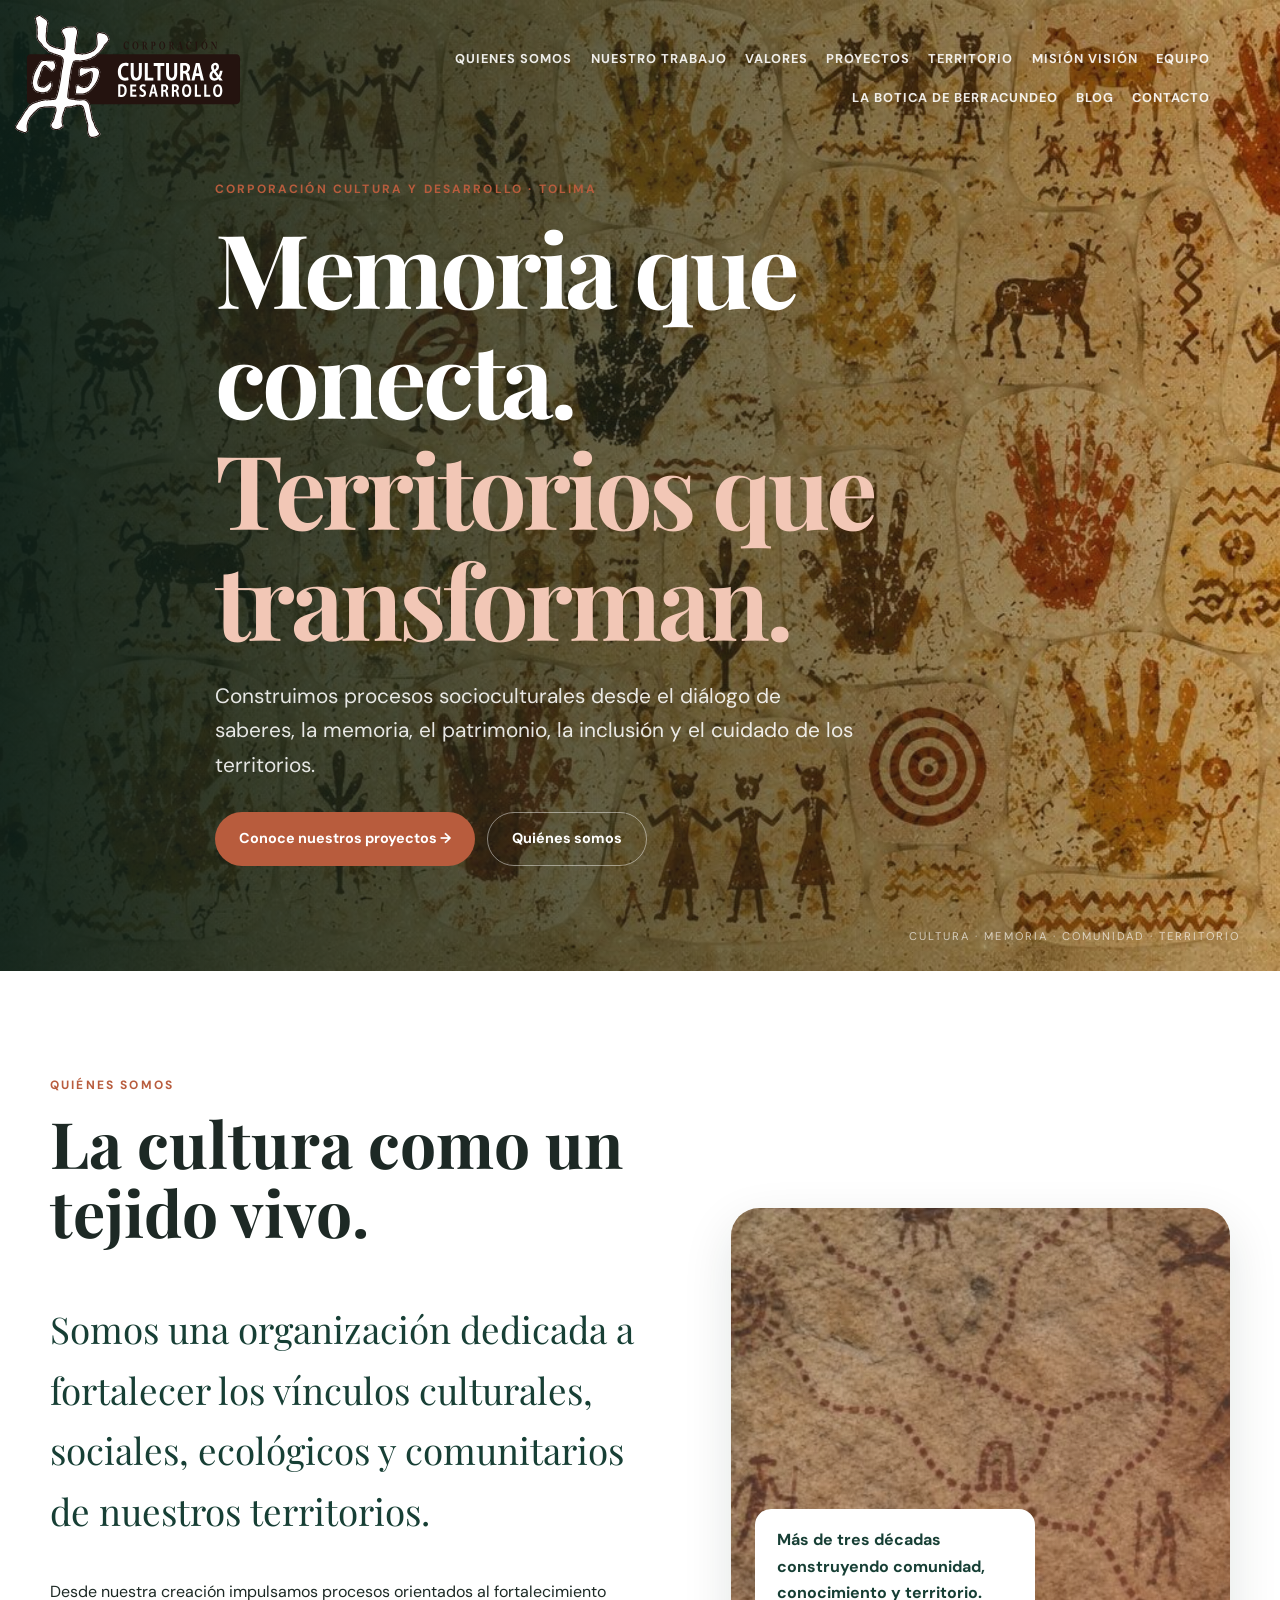
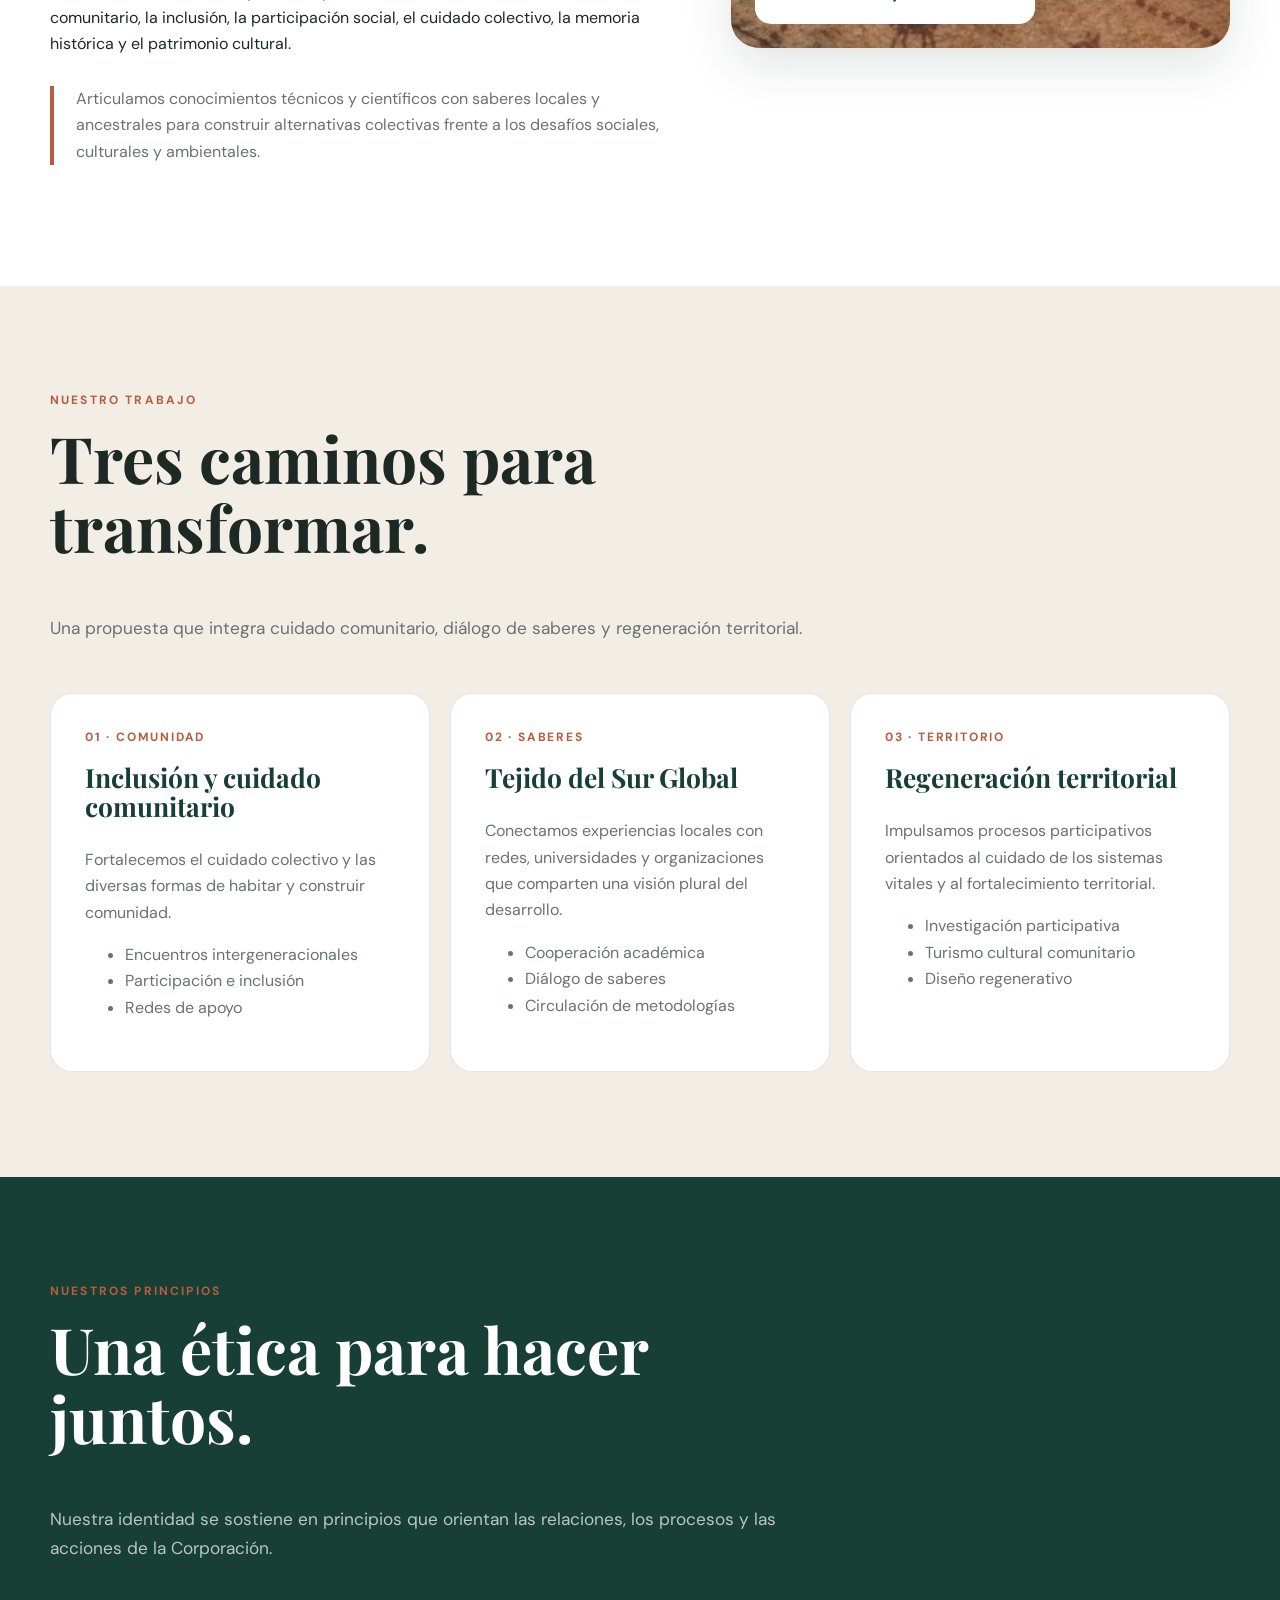
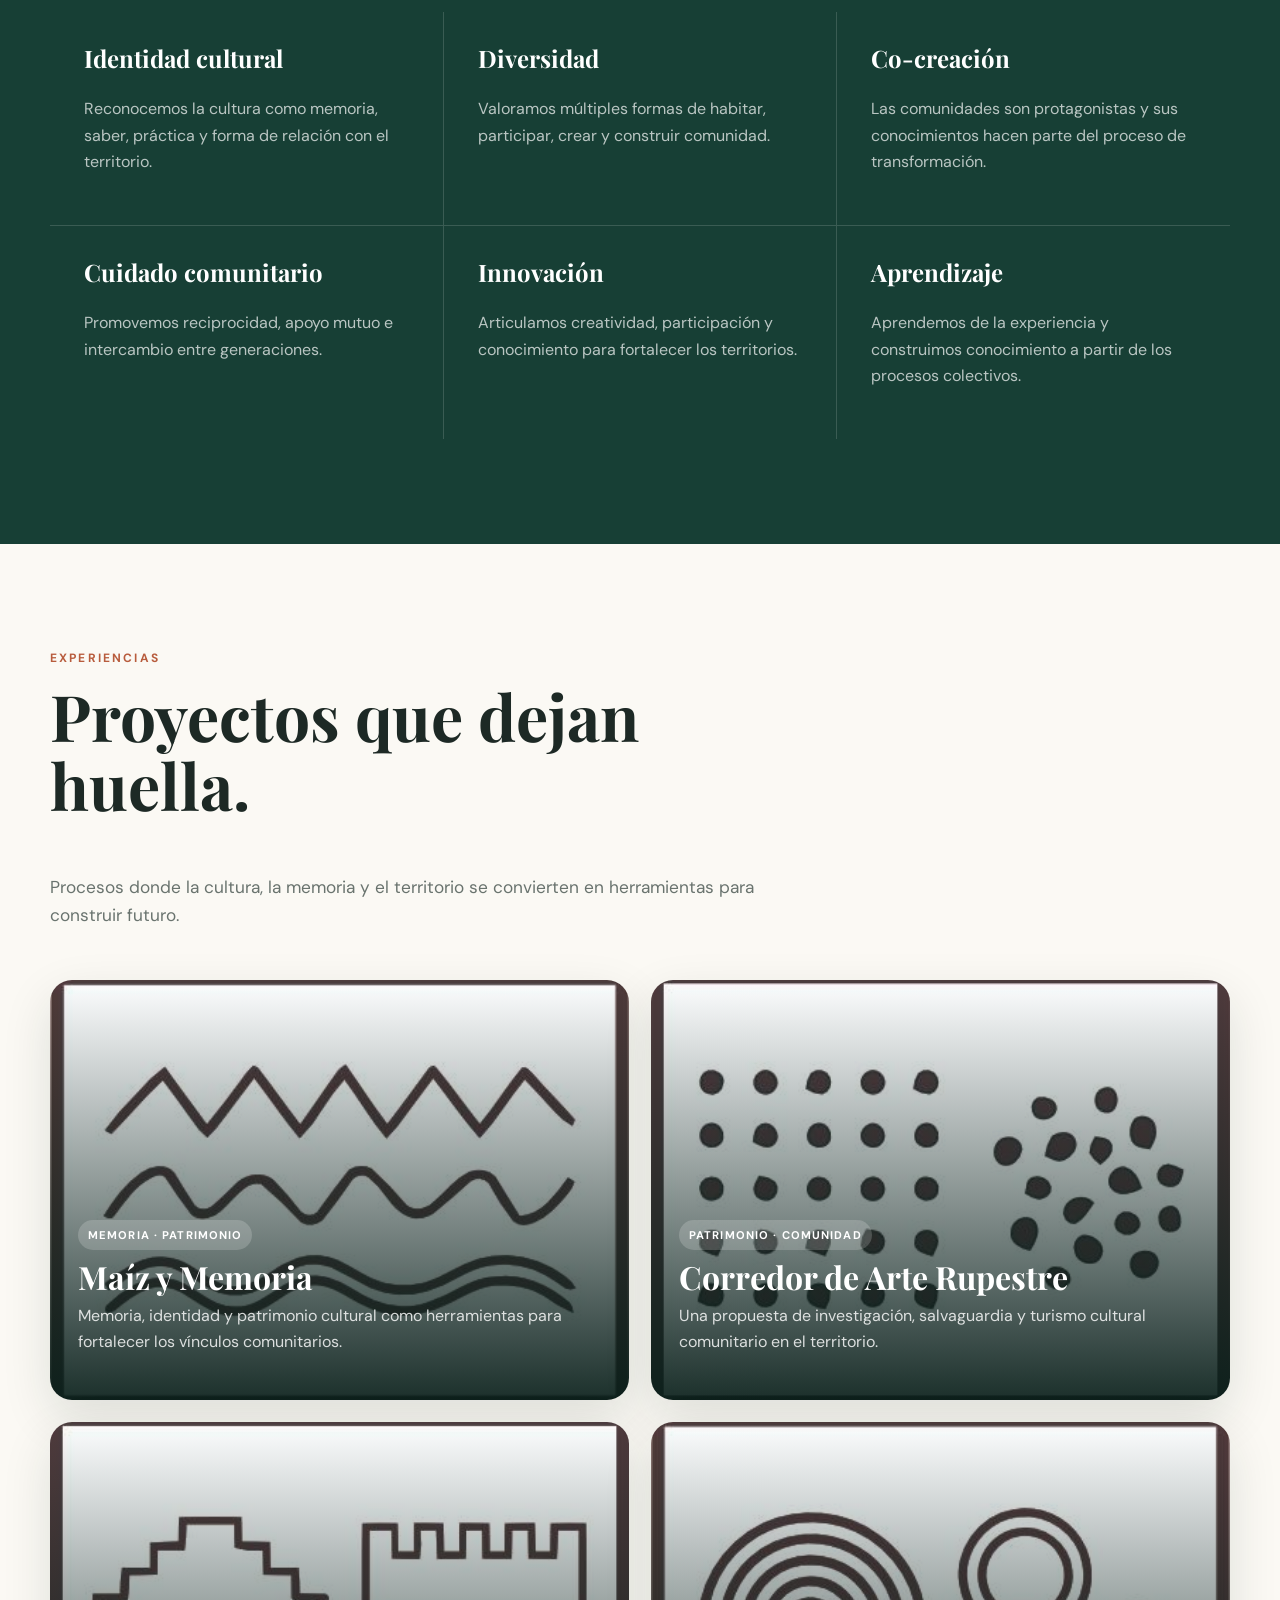
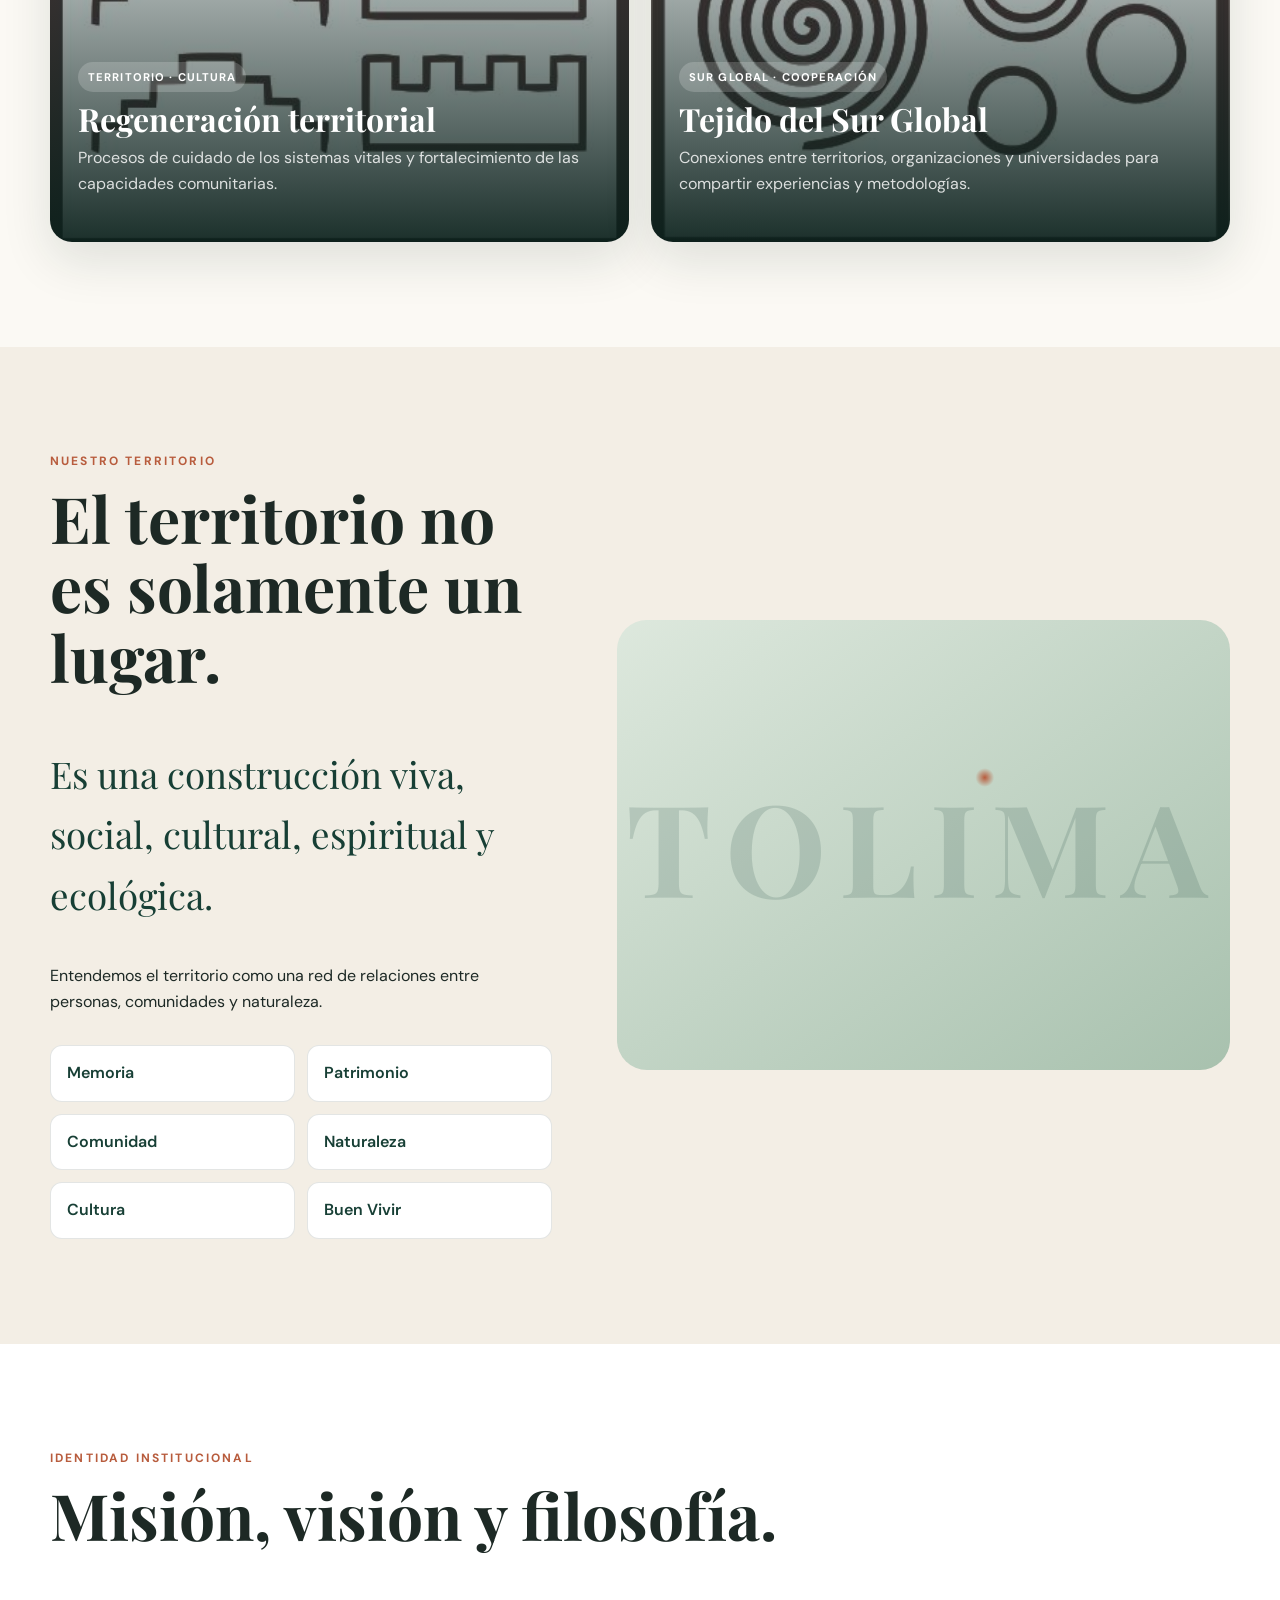
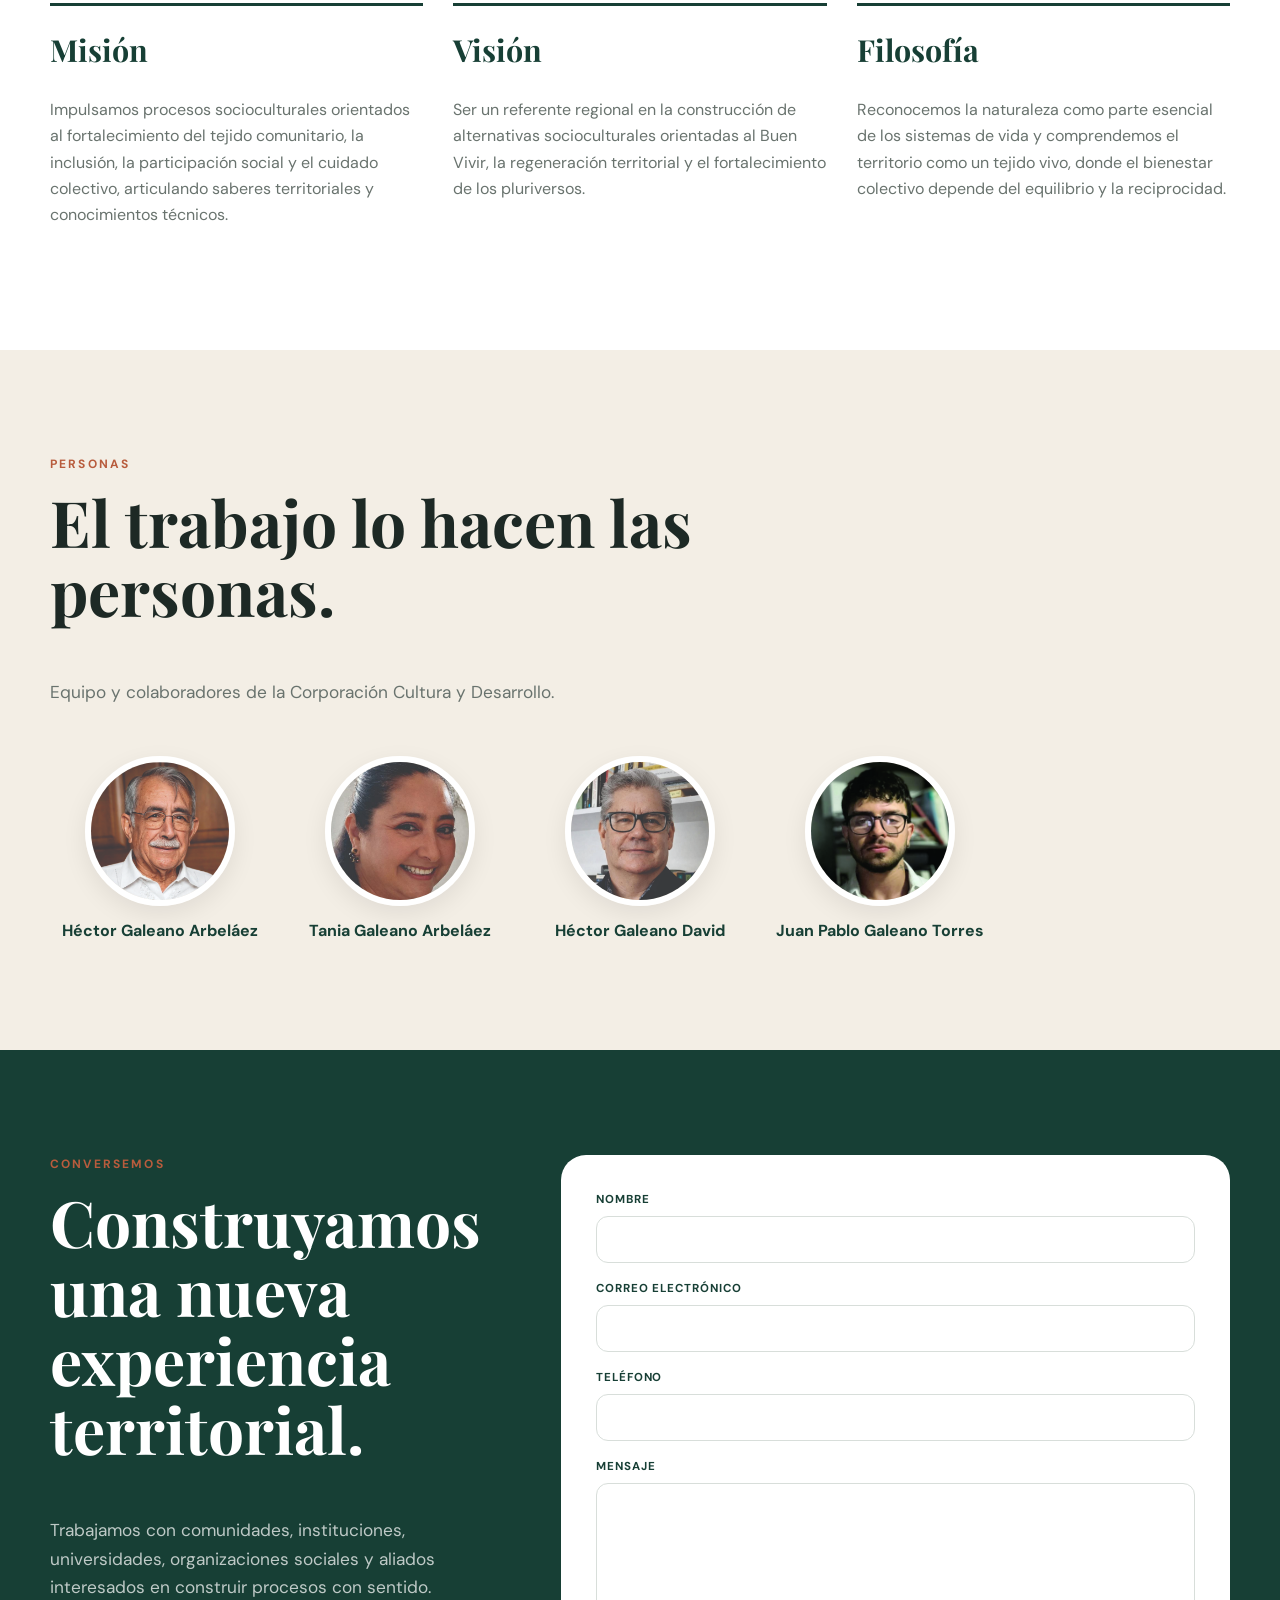
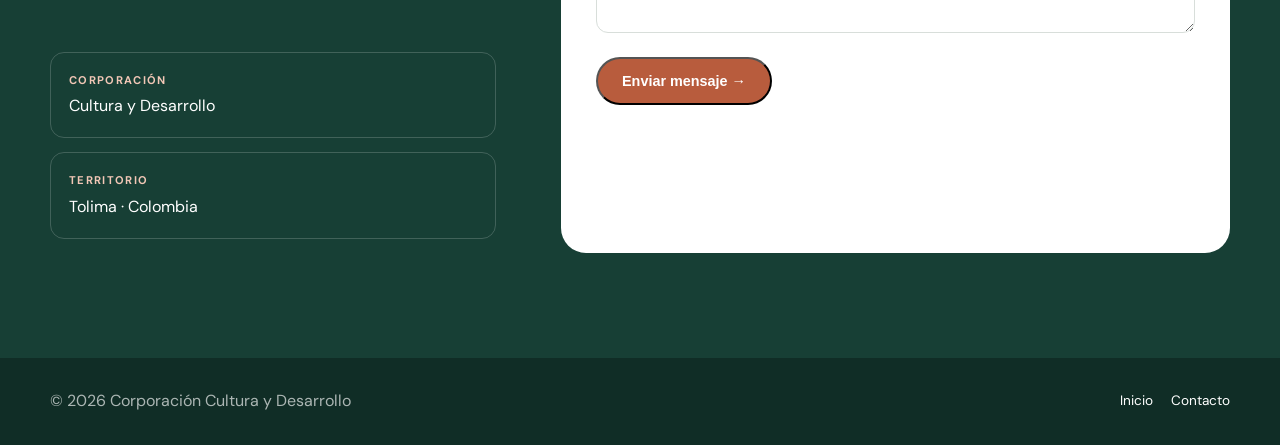
==== commit 299876c6: "Publicacion en la VM: og:image valido, rsync y sin enlace a videos.html - index.html: og:image apunt" ====
--- a/index.html
+++ b/index.html
@@ -19,7 +19,7 @@
         content="Organización colombiana que impulsa iniciativas de cultura, participación y desarrollo social.">
   <meta property="og:url" content="https://culturaydesarrollo.org/">
   <meta property="og:type" content="website">
-  <meta property="og:image" content="https://culturaydesarrollo.org/assets/og-image.jpg">
+  <meta property="og:image" content="https://culturaydesarrollo.org/assets/img/team/header-bg.jpg">
 
   <meta name="theme-color" content="#173F35">
 
@@ -1622,9 +1622,7 @@
 
       <a href="https://laboticaberracundeo.com/">La Botica de Berracundeo</a>
 
-      <a href="/blog/">Blog</a>
-
-      <a href="videos.html">Videos</a>
+      <a href="https://blog.culturaydesarrollo.org/">Blog</a>
 
       <a href="#contacto">Contacto</a>
 
@@ -2603,7 +2601,7 @@
 
     <section class="contact"
              id="contacto">
-
+      <div id="contacto"></div> 
       <div class="container contact-grid">
 
 
@@ -2852,6 +2850,22 @@
 
   </script>
 
+  <script>
+  window.addEventListener('DOMContentLoaded', () => {
+    // 1. Verificamos si el visitante viene haciendo clic desde el botón de contacto del blog
+    const urlParams = new URLSearchParams(window.location.search);
+    if (urlParams.get('scrolldown') === 'true') {
+      // 2. Buscamos el formulario de contacto usando su etiqueta exacta
+      const contactoSection = document.getElementById('contacto');
+      if (contactoSection) {
+        // 3. Forzamos al navegador a desplazarse de forma fluida y exacta hasta la posición
+        setTimeout(() => {
+          contactoSection.scrollIntoView({ behavior: 'smooth', block: 'start' });
+        }, 300); // 300ms de espera para asegurar que las imágenes y textos ya cargaron
+      }
+    }
+  });
+</script>
 
 </body>
-</html>+</html>
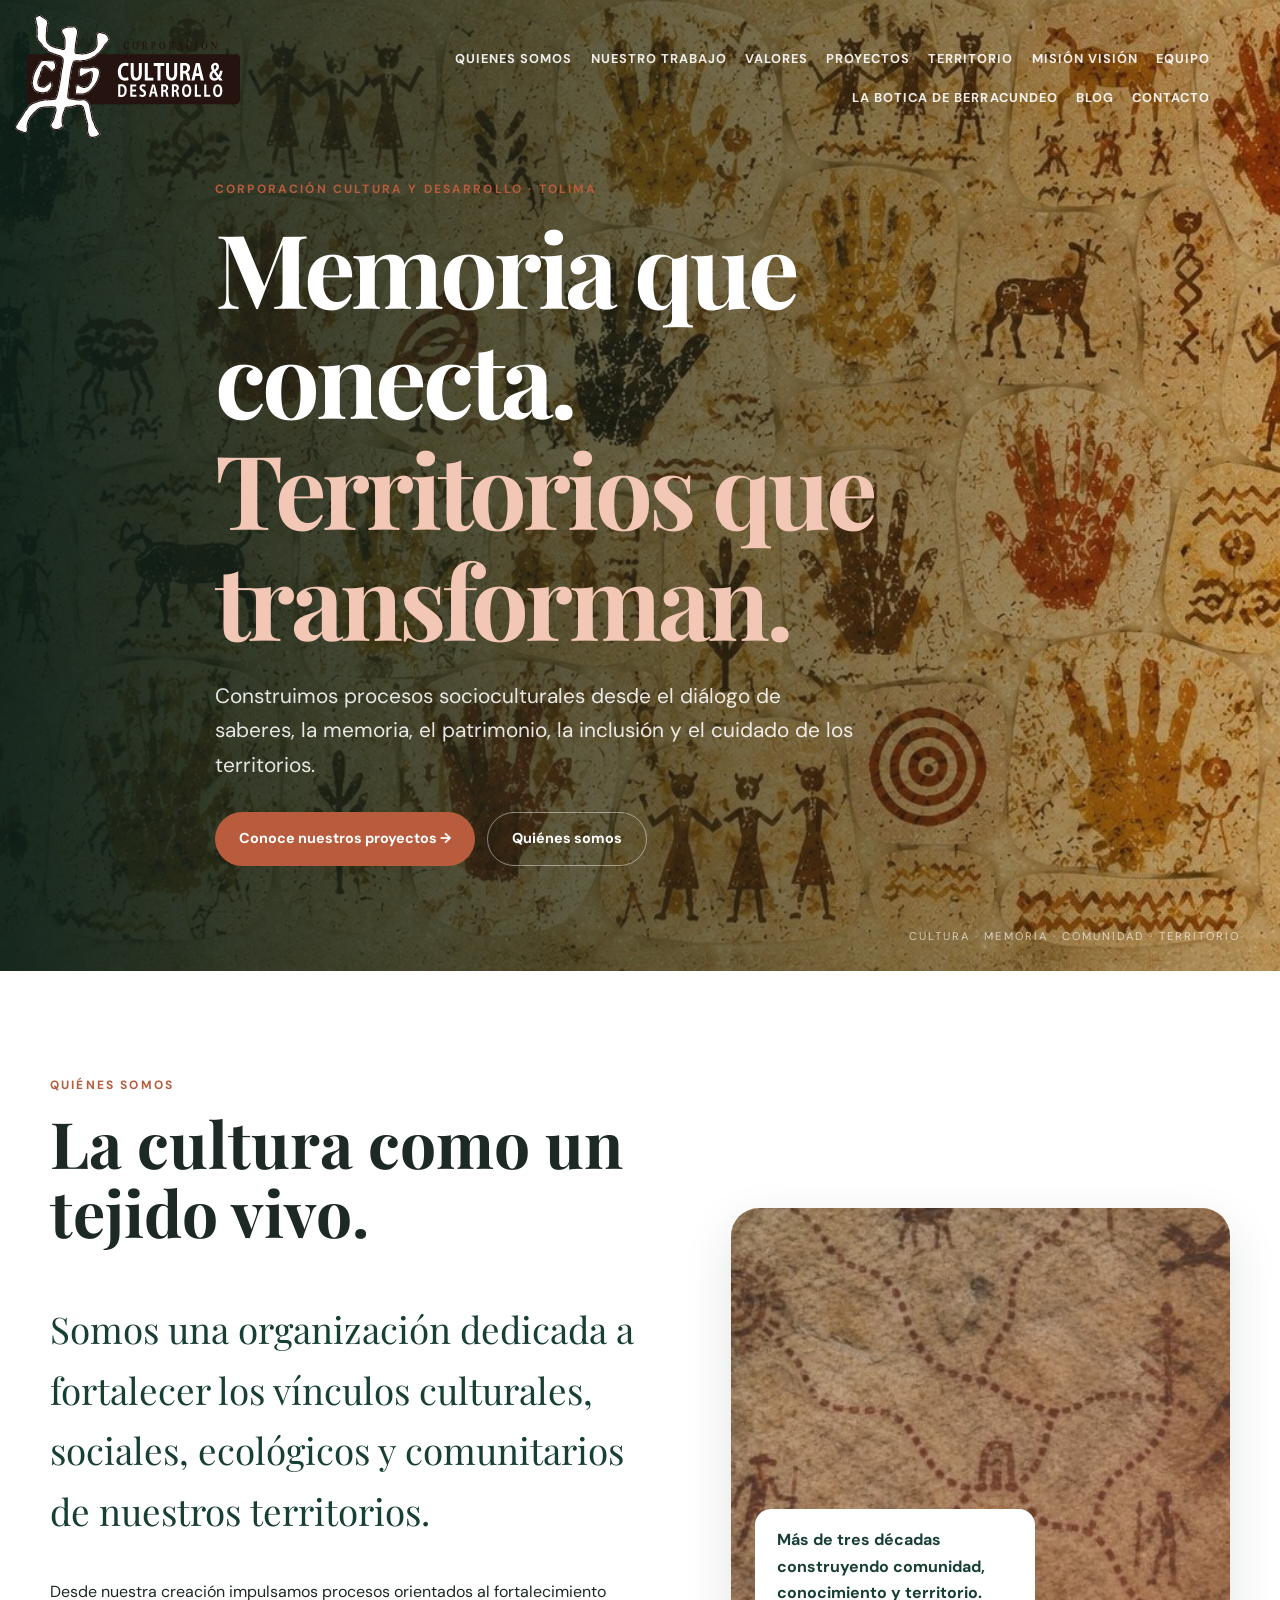
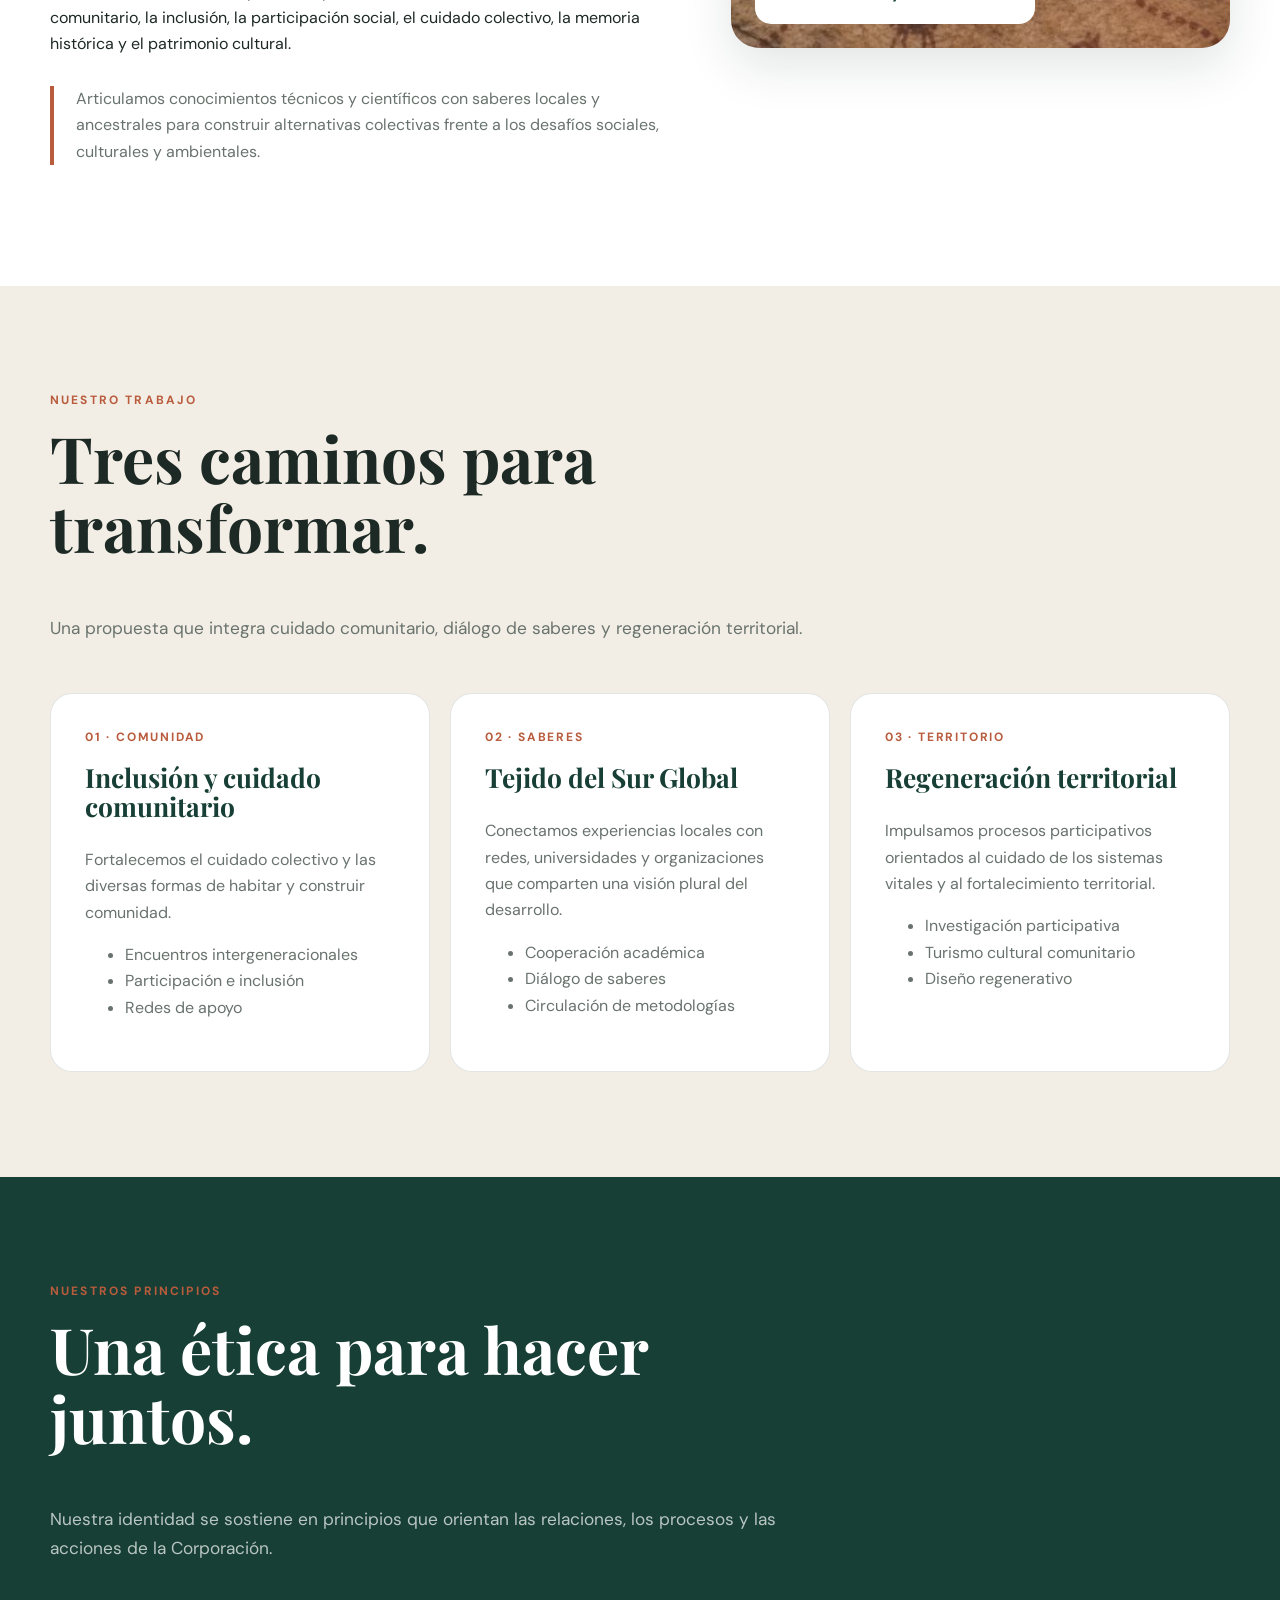
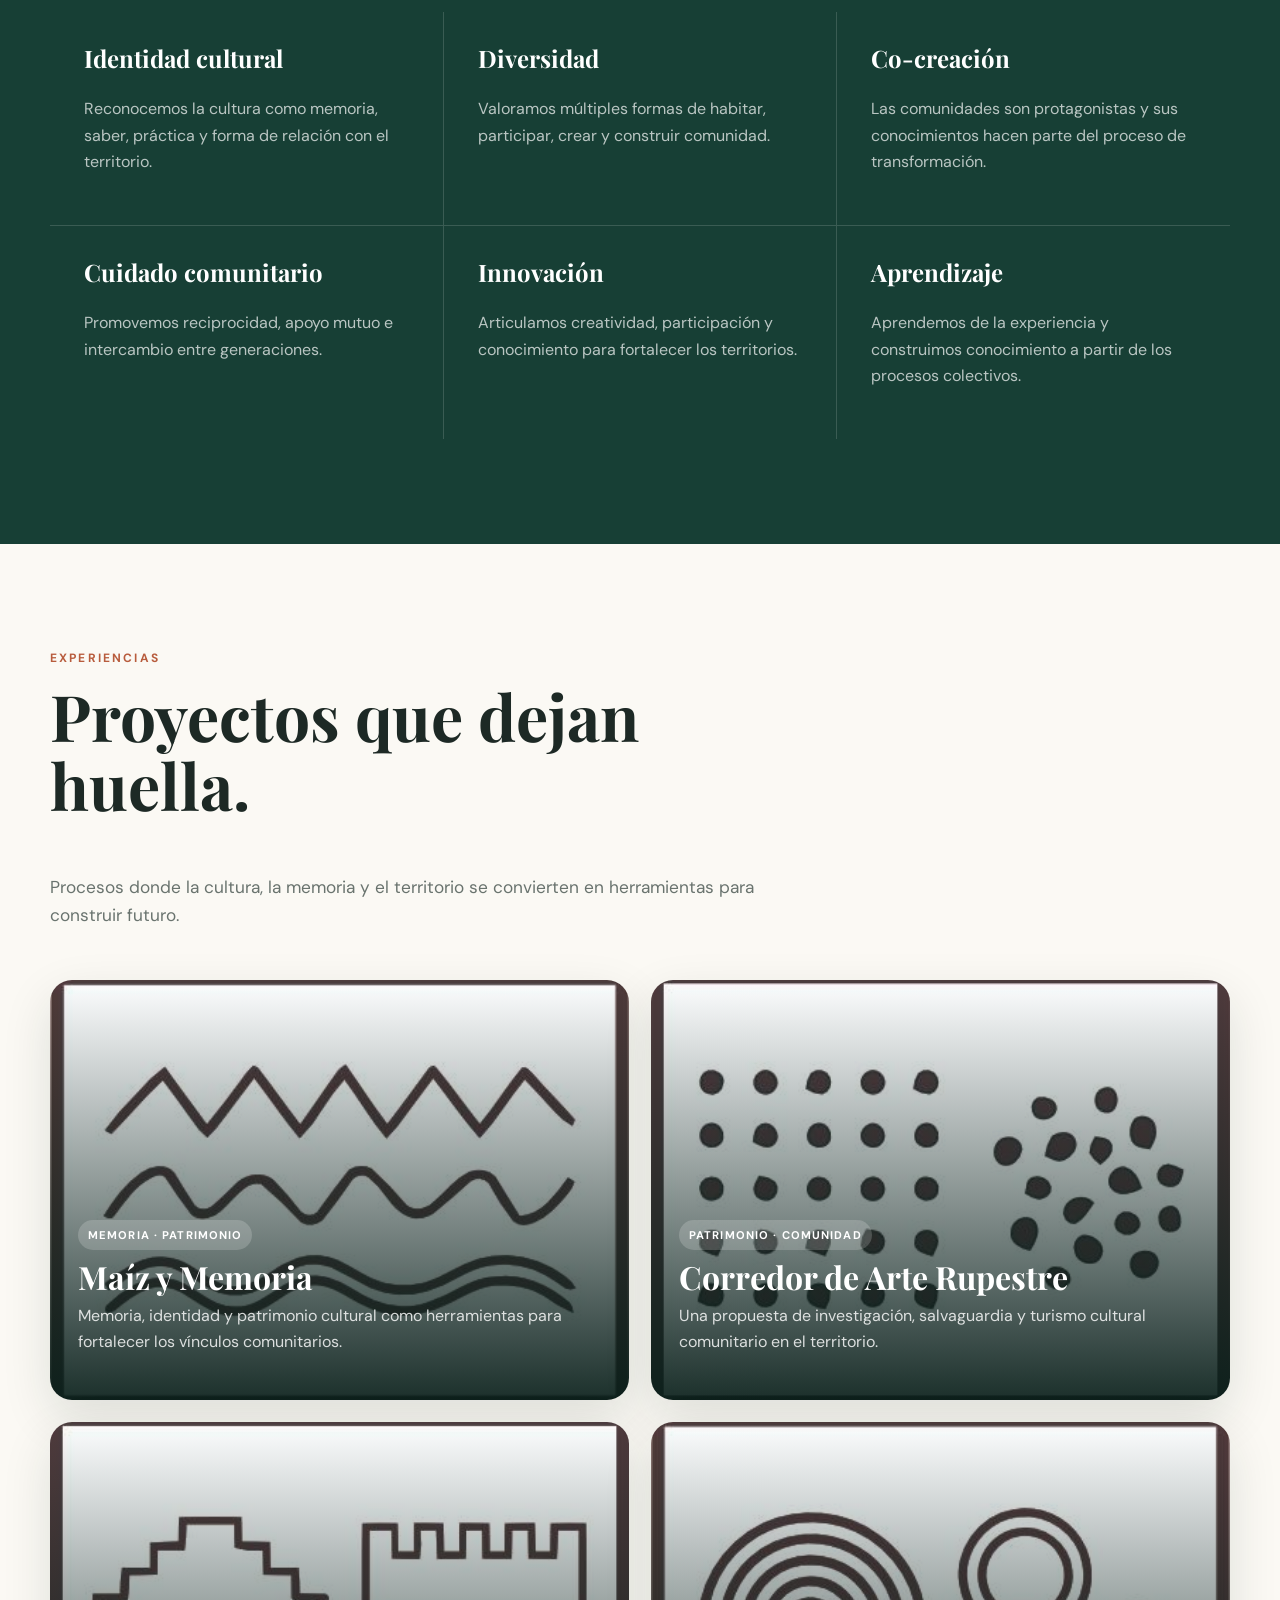
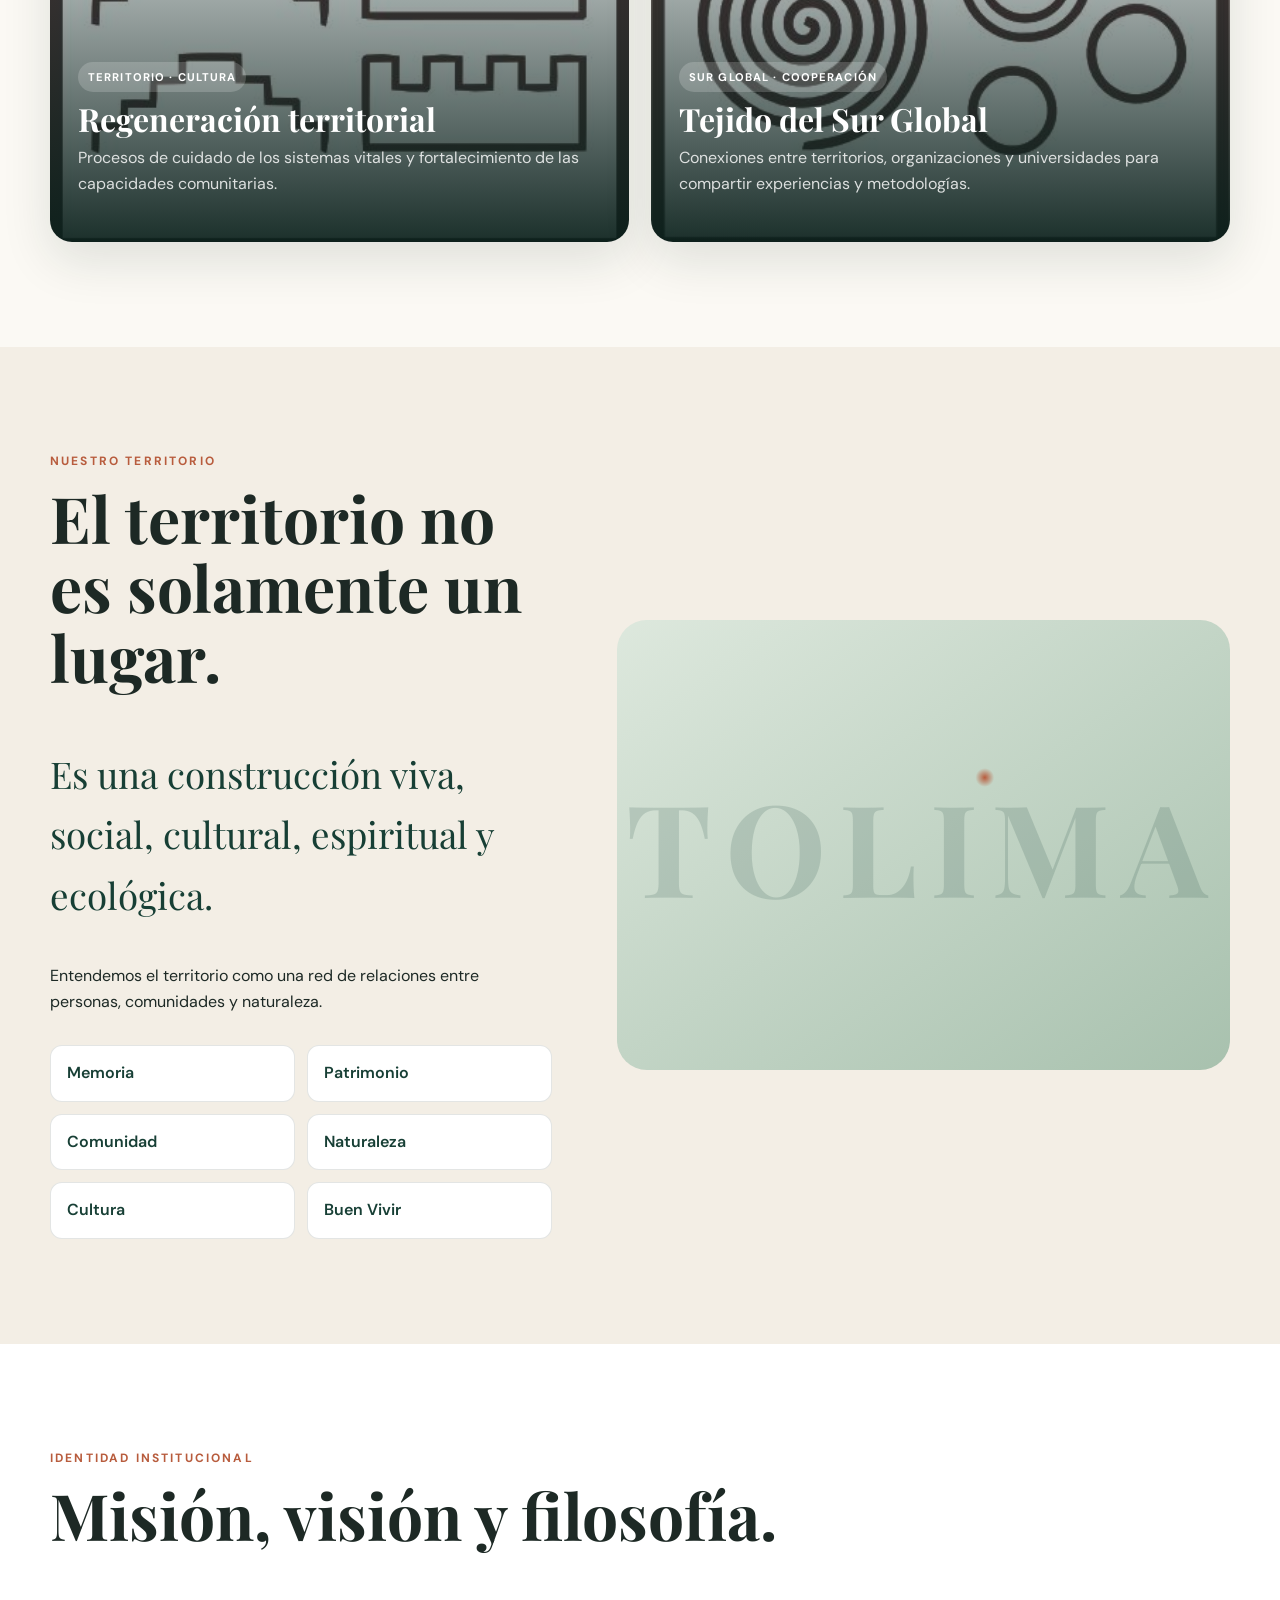
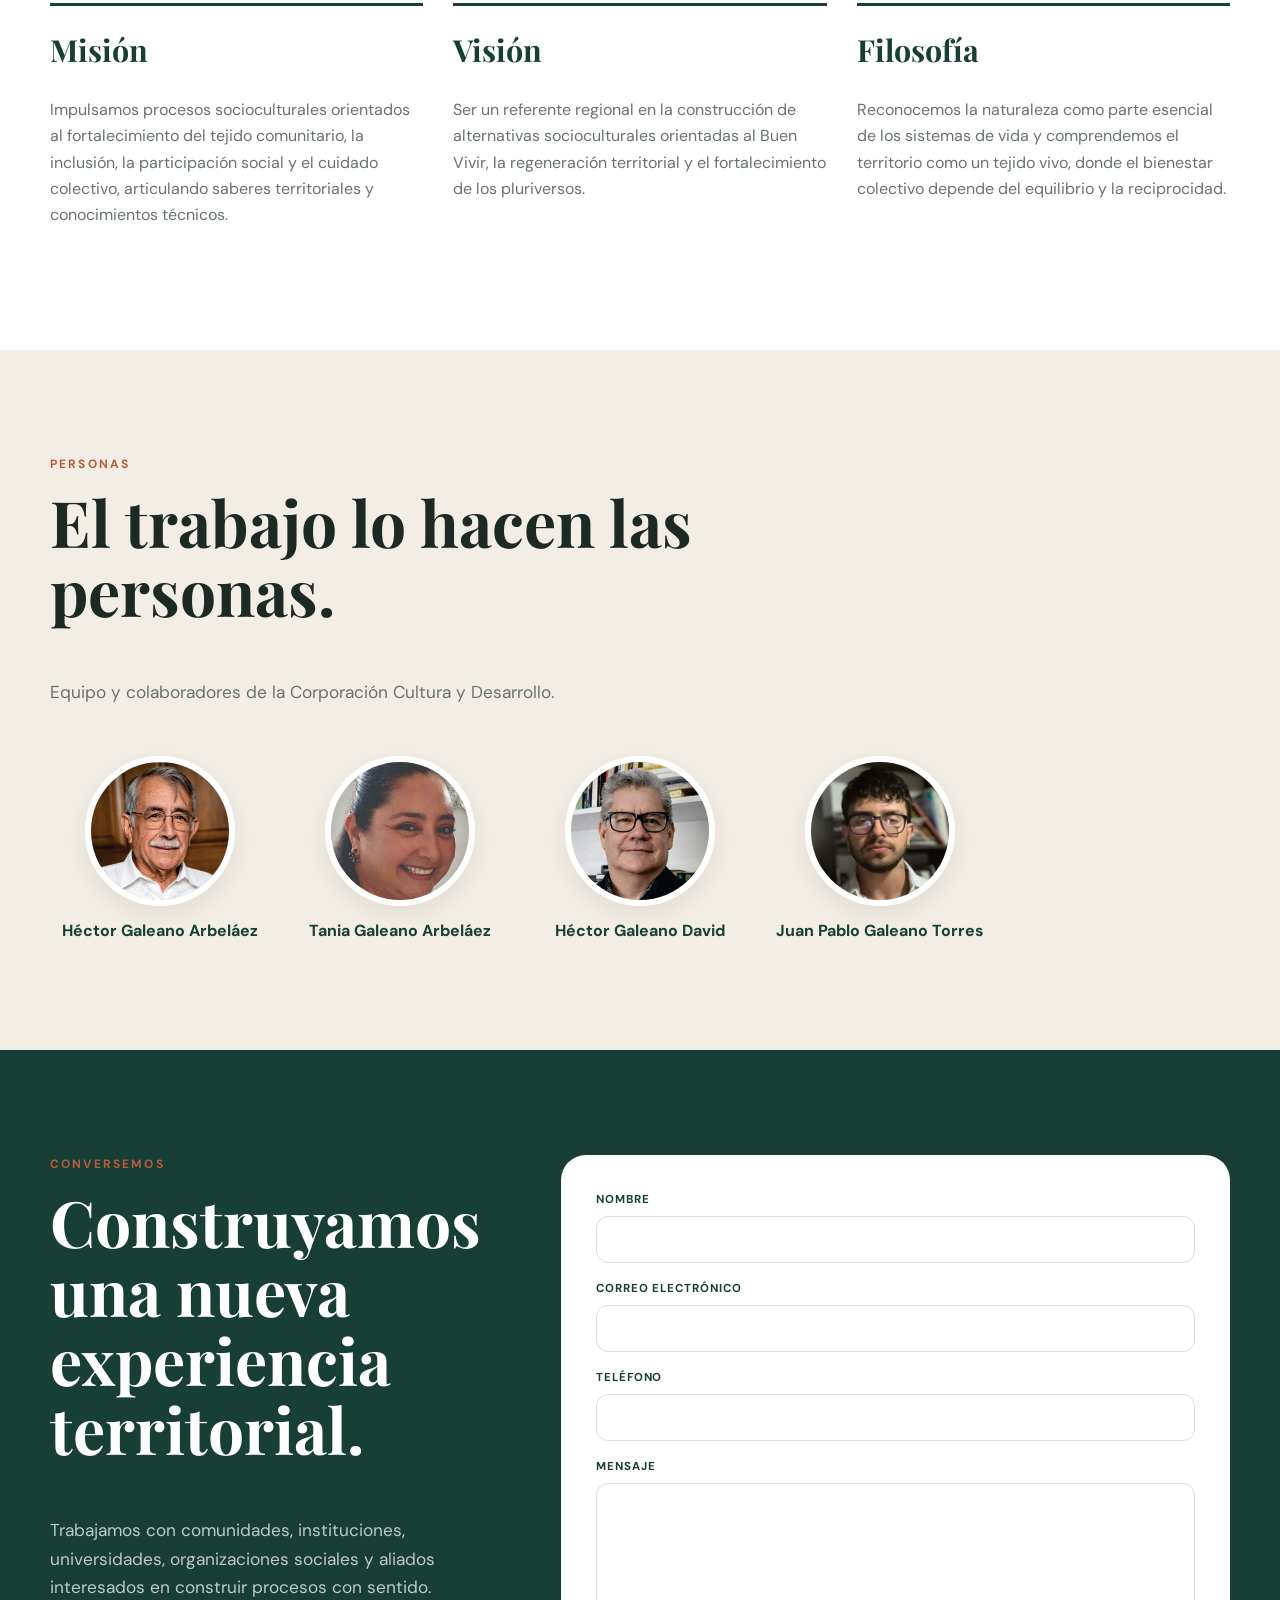
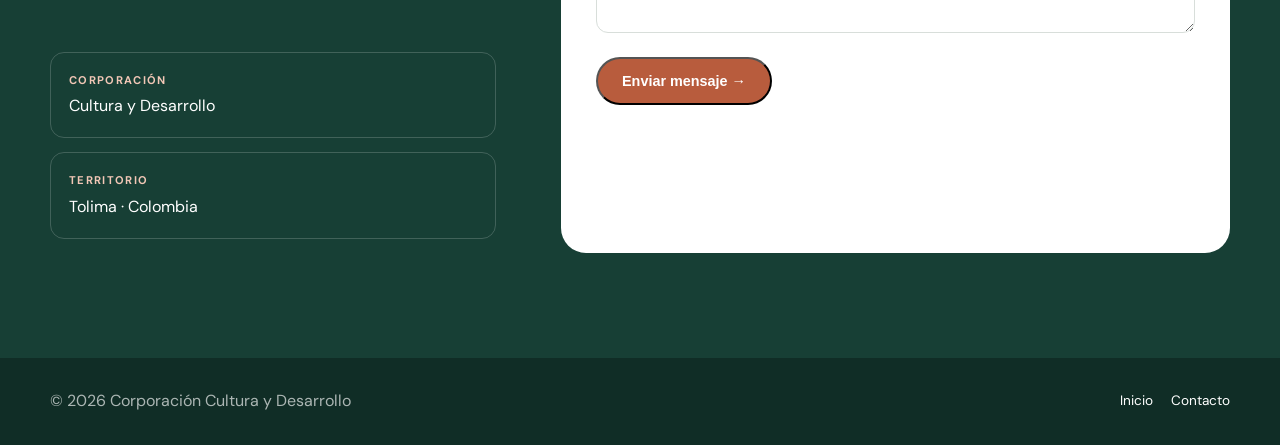
==== commit afef6926: "Perf y SEO: logo en PNG, imagenes recodificadas y alt descriptivos Cerraba la ultima deuda que habia" ====
--- a/index.html
+++ b/index.html
@@ -6,11 +6,12 @@
   <meta name="viewport"
         content="width=device-width, initial-scale=1.0">
 
+  <!-- Una sola descripción: tener dos hacía que Google eligiera una al azar. -->
   <meta name="description"
-        content="Corporación Cultura y Desarrollo. Memoria, territorio, cultura y comunidad.">
-
-  <meta name="description"
-        content="Corporación Cultura y Desarrollo. Memoria, territorio, cultura y comunidad. Cultura y Desarrollo es una organización colombiana que impulsa iniciativas de cultura, participación y desarrollo social.">
+        content="Corporación Cultura y Desarrollo: organización colombiana que impulsa la cultura, la participación comunitaria y el desarrollo territorial.">
+
+  <!-- URL canónica: evita que el apex y www compitan por el mismo contenido. -->
+  <link rel="canonical" href="https://culturaydesarrollo.org/">
 
   <meta property="og:locale" content="es_CO">
   <meta property="og:site_name" content="Cultura y Desarrollo">
@@ -20,6 +21,15 @@
   <meta property="og:url" content="https://culturaydesarrollo.org/">
   <meta property="og:type" content="website">
   <meta property="og:image" content="https://culturaydesarrollo.org/assets/img/team/header-bg.jpg">
+  <meta property="og:image:alt" content="Corporación Cultura y Desarrollo">
+
+  <!-- Twitter/X: sin estas etiquetas el enlace se publica como texto plano. -->
+  <meta name="twitter:card" content="summary_large_image">
+  <meta name="twitter:title" content="Cultura y Desarrollo | Organización cultural en Colombia">
+  <meta name="twitter:description"
+        content="Organización colombiana que impulsa iniciativas de cultura, participación y desarrollo social.">
+  <meta name="twitter:image" content="https://culturaydesarrollo.org/assets/img/team/header-bg.jpg">
+  <meta name="twitter:image:alt" content="Corporación Cultura y Desarrollo">
 
   <meta name="theme-color" content="#173F35">
 
@@ -1570,6 +1580,33 @@
   </style>
 
 <meta name="google-site-verification" content="-JKbeC2WB-yLjdcUuftRDCjE4mUqM26ANzcBpwgzfRU" />
+
+<!--
+  Datos estructurados de la organización: es lo que le permite a Google
+  entender quiénes somos y asociar este dominio con la entidad.
+  El logo apunta a un PNG de 512x512 generado desde el SVG original,
+  porque el SVG no sirve para el panel de conocimiento de Google.
+-->
+<script type="application/ld+json">
+{
+  "@context": "https://schema.org",
+  "@type": "Organization",
+  "name": "Corporación Cultura y Desarrollo",
+  "alternateName": "Cultura y Desarrollo",
+  "url": "https://culturaydesarrollo.org/",
+  "logo": "https://culturaydesarrollo.org/assets/img/logo-512.png",
+  "image": "https://culturaydesarrollo.org/assets/img/team/header-bg.jpg",
+  "description": "Organización colombiana que impulsa iniciativas de cultura, participación comunitaria y desarrollo social.",
+  "inLanguage": "es-CO",
+  "areaServed": {
+    "@type": "Country",
+    "name": "Colombia"
+  },
+  "sameAs": [
+    "https://www.instagram.com/corporacioncyd/"
+  ]
+}
+</script>
 
 </head>
 
@@ -2542,7 +2579,11 @@
           <article class="person">
 
             <img src="assets/img/us/0.jpg"
-                 alt="Integrante del equipo">
+                 alt="Retrato de Héctor Galeano Arbeláez"
+                 width="500"
+                 height="500"
+                 loading="lazy"
+                 decoding="async">
 
             <h3>
               Héctor Galeano Arbeláez
@@ -2554,7 +2595,11 @@
           <article class="person">
 
             <img src="assets/img/us/1.jpg"
-                 alt="Integrante del equipo">
+                 alt="Retrato de Tania Galeano Arbeláez"
+                 width="500"
+                 height="500"
+                 loading="lazy"
+                 decoding="async">
 
             <h3>
               Tania Galeano Arbeláez
@@ -2566,7 +2611,11 @@
           <article class="person">
 
             <img src="assets/img/us/2.jpg"
-                 alt="Integrante del equipo">
+                 alt="Retrato de Héctor Galeano David"
+                 width="500"
+                 height="500"
+                 loading="lazy"
+                 decoding="async">
 
             <h3>
               Héctor Galeano David
@@ -2578,7 +2627,11 @@
           <article class="person">
 
             <img src="assets/img/us/4.jpg"
-                 alt="Integrante del equipo">
+                 alt="Retrato de Juan Pablo Galeano Torres"
+                 width="1250"
+                 height="1250"
+                 loading="lazy"
+                 decoding="async">
 
             <h3>
               Juan Pablo Galeano Torres
